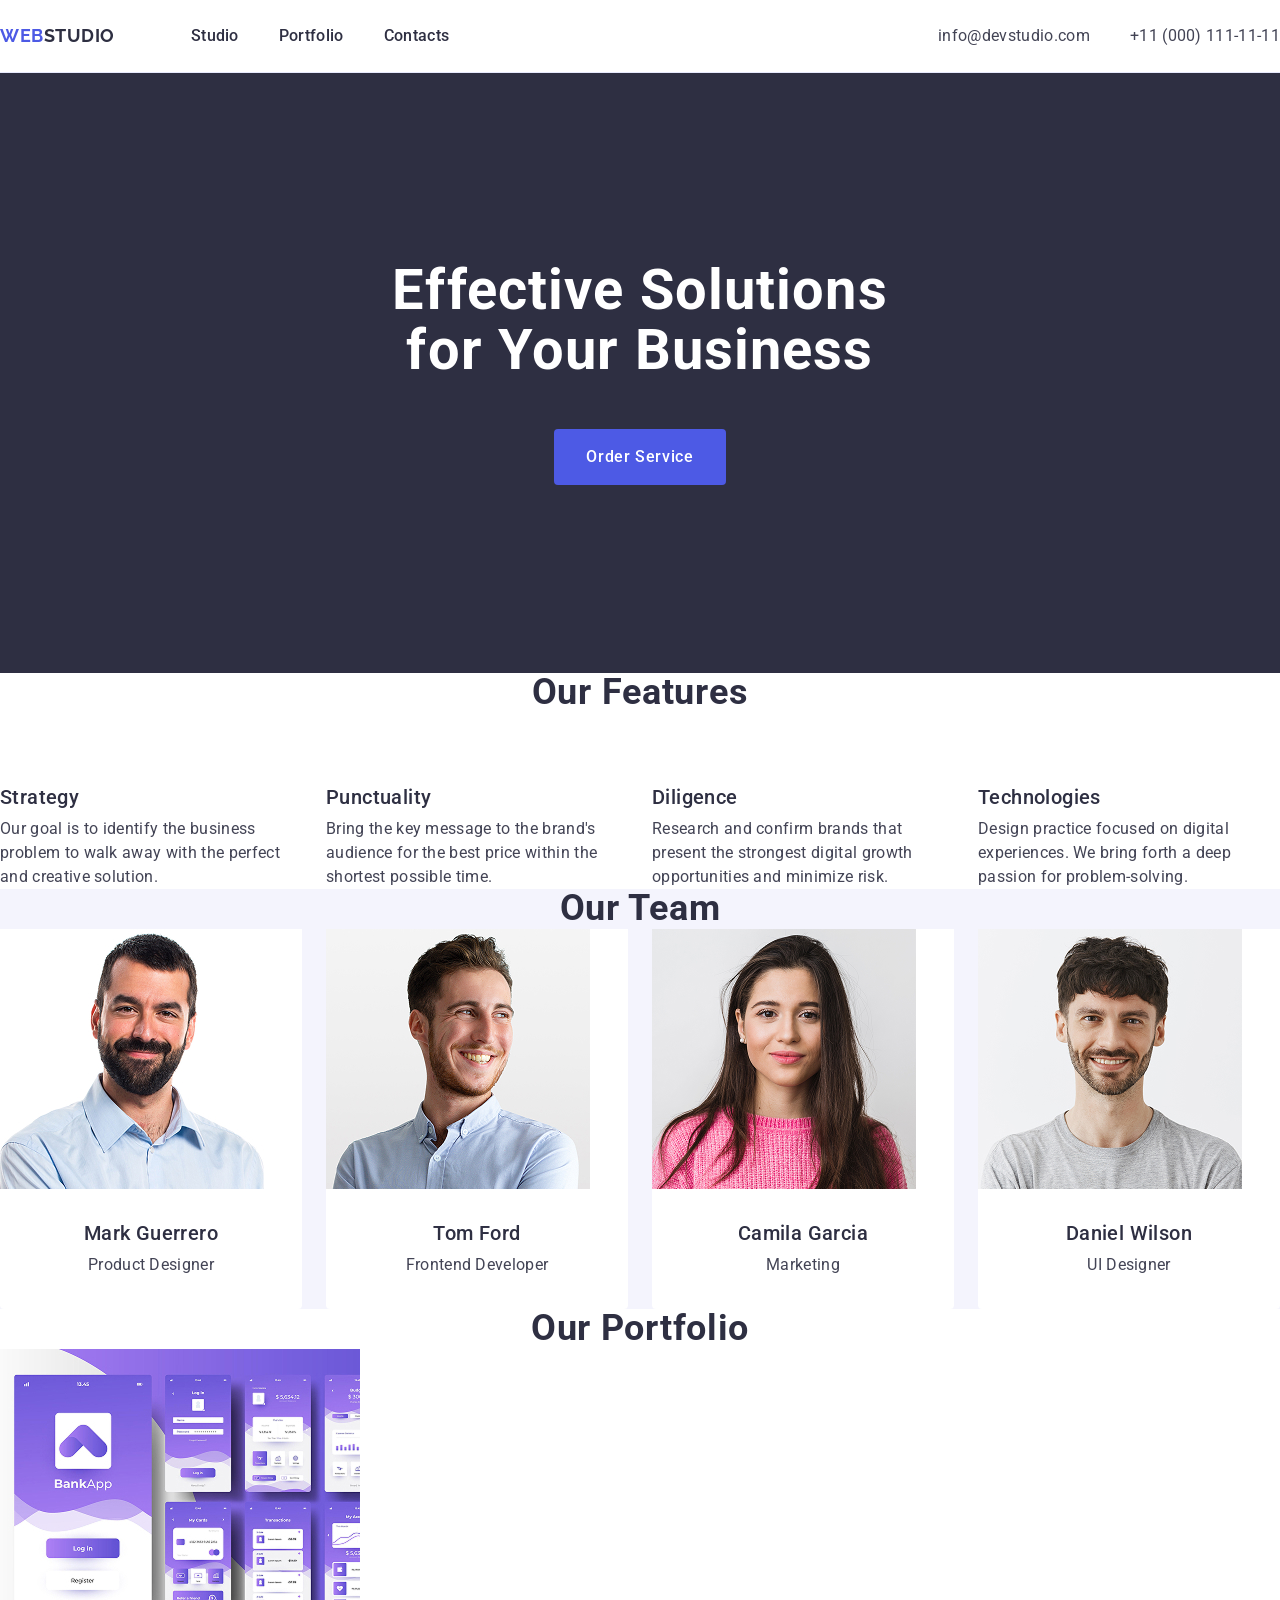
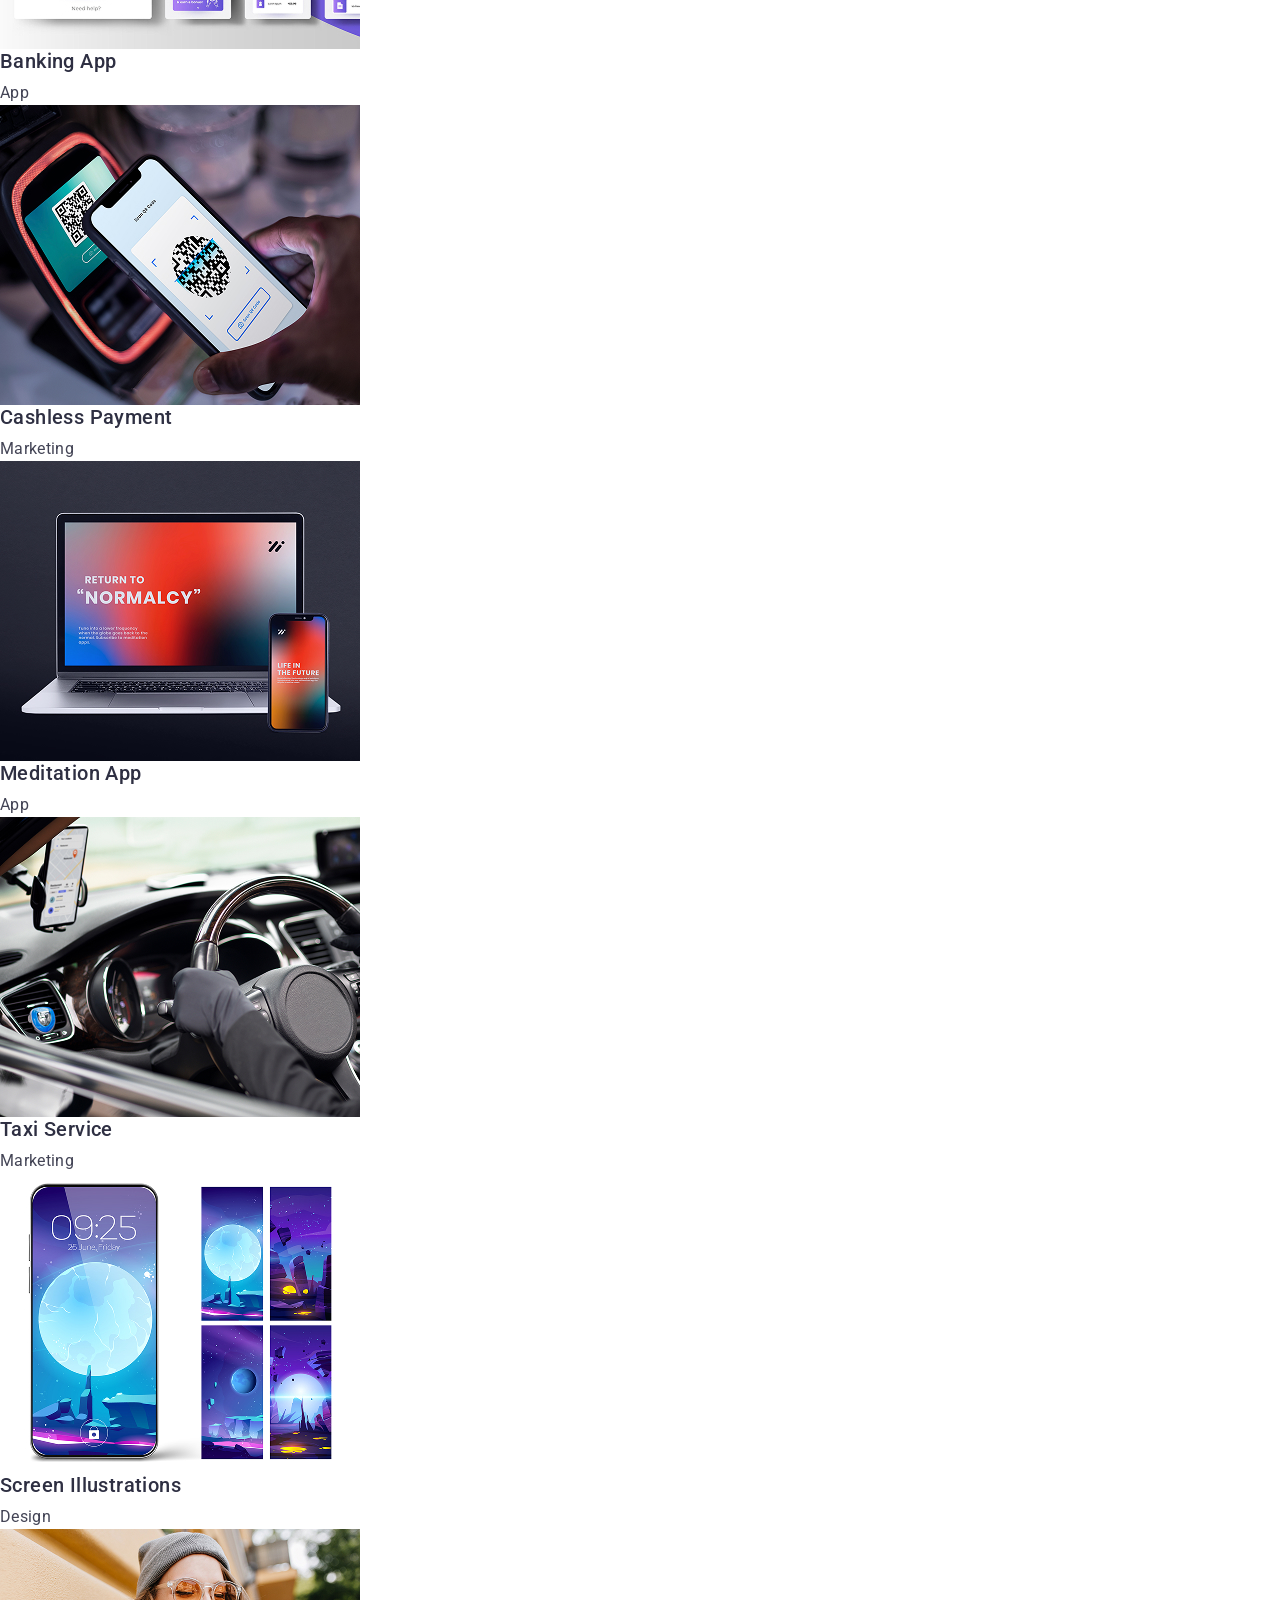
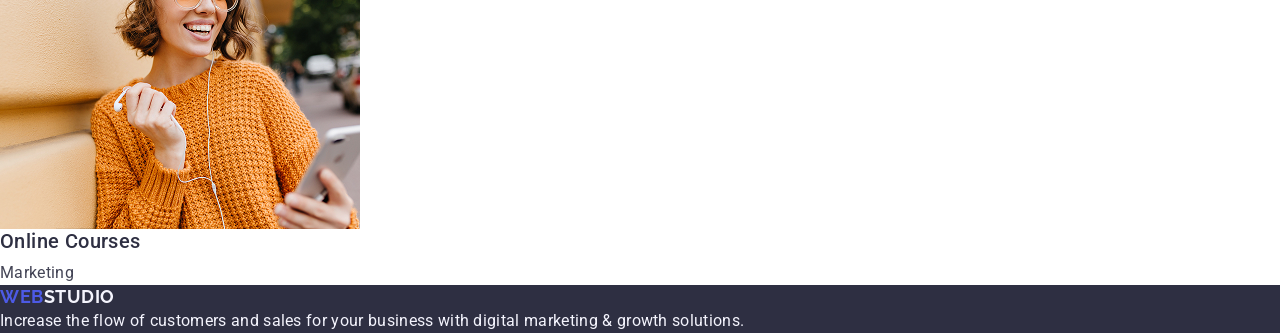
==== index.html @ c333daf8 "Add files via upload" ====
<!doctype html>
<html lang="en">
  <head>
    <meta charset="UTF-8" />
    <meta name="viewport" content="width=device-width, initial-scale=1.0" />
    <title>WebStudio</title>
    <link rel="preconnect" href="https://fonts.googleapis.com" />
    <link rel="preconnect" href="https://fonts.gstatic.com" crossorigin />
    <link
      href="https://fonts.googleapis.com/css2?family=Raleway:wght@700&family=Roboto:wght@400;500;700&display=swap"
      rel="stylesheet"
    />
    <link
      rel="stylesheet"
      href="https://cdnjs.cloudflare.com/ajax/libs/modern-normalize/3.0.1/modern-normalize.min.css"
    />
    <link rel="stylesheet" href="./css/main.css" />
  </head>
  <body>
    <header class="page-header" id="header">
      <div class="container header-container">
        <nav class="header-nav">
          <a class="logo header-logo" href="./index.html"
            ><span>Web</span>Studio</a
          >
          <ul class="nav-list">
            <li class="nav-item">
              <a class="nav-link" href="./index.html">Studio</a>
            </li>
            <li class="nav-item">
              <a class="nav-link" href="#portfolio">Portfolio</a>
            </li>
            <li class="nav-item">
              <a class="nav-link" href="#footer">Contacts</a>
            </li>
          </ul>
        </nav>
        <address class="header-address">
          <ul class="address-list">
            <li class="address-item">
              <a class="address-link" href="mailto:info@devstudio.com"
                >info@devstudio.com</a
              >
            </li>
            <li class="address-item">
              <a class="address-link" href="tel:+110001111111"
                >+11 (000) 111-11-11</a
              >
            </li>
          </ul>
        </address>
      </div>
    </header>

    <main>
      <section class="hero" id="hero">
        <div class="container">
          <h1 class="hero-title">Effective Solutions for Your Business</h1>
          <button class="hero-button" type="button">Order Service</button>
        </div>
      </section>

      <section class="features section" id="features">
        <div class="container">
          <h2 class="features-title">Our Features</h2>
          <ul class="features-list">
            <li class="features-item">
              <h3 class="features-subtitle">Strategy</h3>
              <p class="features-text">
                Our goal is to identify the business problem to walk away with
                the perfect and creative solution.
              </p>
            </li>
            <li class="features-item">
              <h3 class="features-subtitle">Punctuality</h3>
              <p class="features-text">
                Bring the key message to the brand's audience for the best price
                within the shortest possible time.
              </p>
            </li>
            <li class="features-item">
              <h3 class="features-subtitle">Diligence</h3>
              <p class="features-text">
                Research and confirm brands that present the strongest digital
                growth opportunities and minimize risk.
              </p>
            </li>
            <li class="features-item">
              <h3 class="features-subtitle">Technologies</h3>
              <p class="features-text">
                Design practice focused on digital experiences. We bring forth a
                deep passion for problem-solving.
              </p>
            </li>
          </ul>
        </div>
      </section>

      <section class="team section" id="team">
        <div class="container">
          <h2 class="section-title">Our Team</h2>
          <ul class="team-list">
            <li class="team-card">
              <img
                class="team-image"
                src="./images/team-1.jpg"
                alt="Mark Guerrero"
                width="264"
              />
              <div class="team-content">
                <h3 class="team-name">Mark Guerrero</h3>
                <p class="team-position">Product Designer</p>
              </div>
            </li>
            <li class="team-card">
              <img
                class="team-image"
                src="./images/team-2.jpg"
                alt="Tom Ford"
                width="264"
              />
              <div class="team-content">
                <h3 class="team-name">Tom Ford</h3>
                <p class="team-position">Frontend Developer</p>
              </div>
            </li>
            <li class="team-card">
              <img
                class="team-image"
                src="./images/team-3.jpg"
                alt="Camila Garcia"
                width="264"
              />
              <div class="team-content">
                <h3 class="team-name">Camila Garcia</h3>
                <p class="team-position">Marketing</p>
              </div>
            </li>
            <li class="team-card">
              <img
                class="team-image"
                src="./images/team-4.jpg"
                alt="Daniel Wilson"
                width="264"
              />
              <div class="team-content">
                <h3 class="team-name">Daniel Wilson</h3>
                <p class="team-position">UI Designer</p>
              </div>
            </li>
          </ul>
        </div>
      </section>

      <section class="portfolio section" id="portfolio">
        <div class="container">
          <h2 class="section-title">Our Portfolio</h2>
          <ul class="portfolio-list">
            <li class="portfolio-card">
              <img
                class="portfolio-image"
                src="./images/portfolio-1.jpg"
                alt="Banking App interface"
                width="360"
              />
              <div class="portfolio-content">
                <h3 class="portfolio-title">Banking App</h3>
                <p class="portfolio-text">App</p>
              </div>
            </li>
            <li class="portfolio-card">
              <img
                class="portfolio-image"
                src="./images/portfolio-2.jpg"
                alt="Cashless payment by phone"
                width="360"
              />
              <div class="portfolio-content">
                <h3 class="portfolio-title">Cashless Payment</h3>
                <p class="portfolio-text">Marketing</p>
              </div>
            </li>
            <li class="portfolio-card">
              <img
                class="portfolio-image"
                src="./images/portfolio-3.jpg"
                alt="Meditation app on phone"
                width="360"
              />
              <div class="portfolio-content">
                <h3 class="portfolio-title">Meditation App</h3>
                <p class="portfolio-text">App</p>
              </div>
            </li>
            <li class="portfolio-card">
              <img
                class="portfolio-image"
                src="./images/portfolio-4.jpg"
                alt="Taxi service concept"
                width="360"
              />
              <div class="portfolio-content">
                <h3 class="portfolio-title">Taxi Service</h3>
                <p class="portfolio-text">Marketing</p>
              </div>
            </li>
            <li class="portfolio-card">
              <img
                class="portfolio-image"
                src="./images/portfolio-5.jpg"
                alt="Screen illustrations"
                width="360"
              />
              <div class="portfolio-content">
                <h3 class="portfolio-title">Screen Illustrations</h3>
                <p class="portfolio-text">Design</p>
              </div>
            </li>
            <li class="portfolio-card">
              <img
                class="portfolio-image"
                src="./images/portfolio-6.jpg"
                alt="Onlinecourses dashboard"
                width="360"
              />
              <div class="portfolio-content">
                <h3 class="portfolio-title">Online Courses</h3>
                <p class="portfolio-text">Marketing</p>
              </div>
            </li>
          </ul>
        </div>
      </section>
    </main>

    <footer class="page-footer" id="footer">
      <div class="container">
        <a class="logo footer-logo" href="./index.html"
          ><span>Web</span>Studio</a
        >
        <p class="footer-text">
          Increase the flow of customers and sales for your business with
          digital marketing &amp; growth solutions.
        </p>
      </div>
    </footer>
  </body>
</html>
---- css/main.css ----
@import './common.css';
@import './header.css';
@import './hero.css';
@import './features.css';
@import './team.css';
@import './portfolio.css';
@import './footer.css';
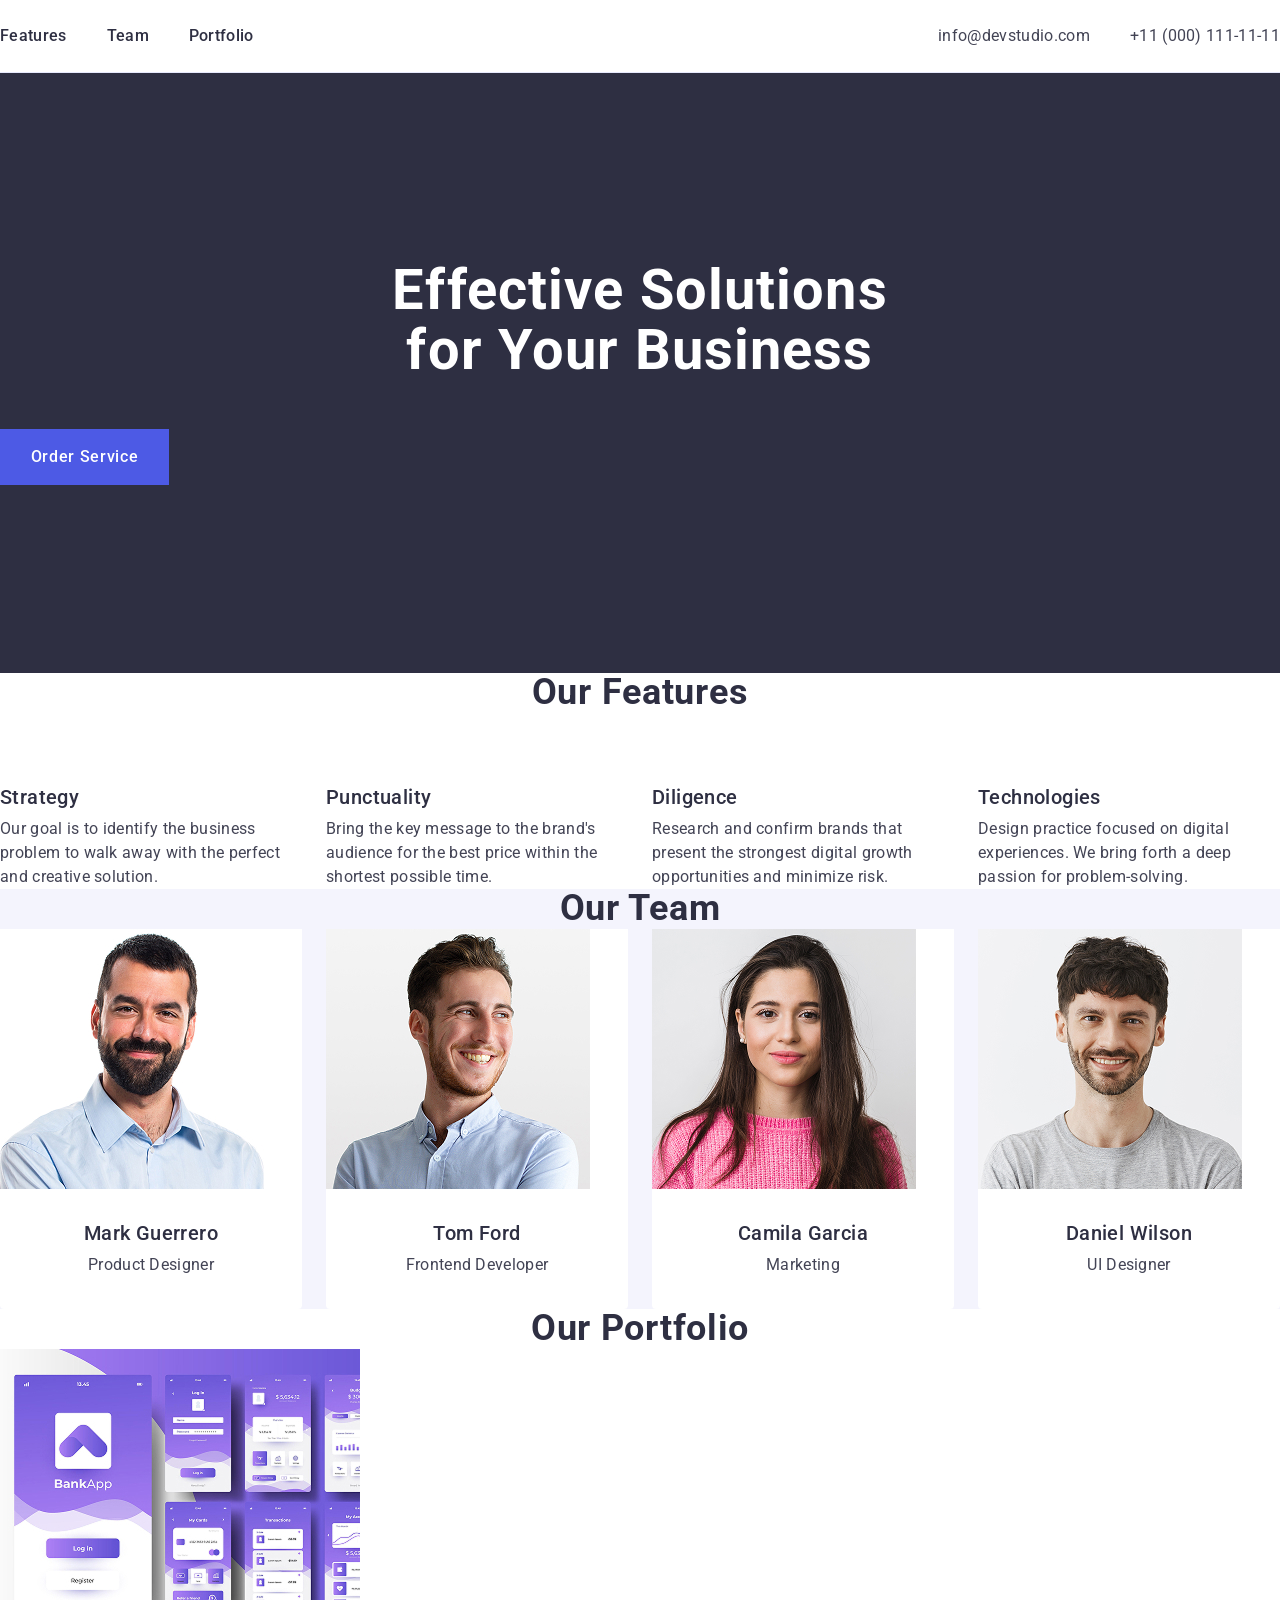
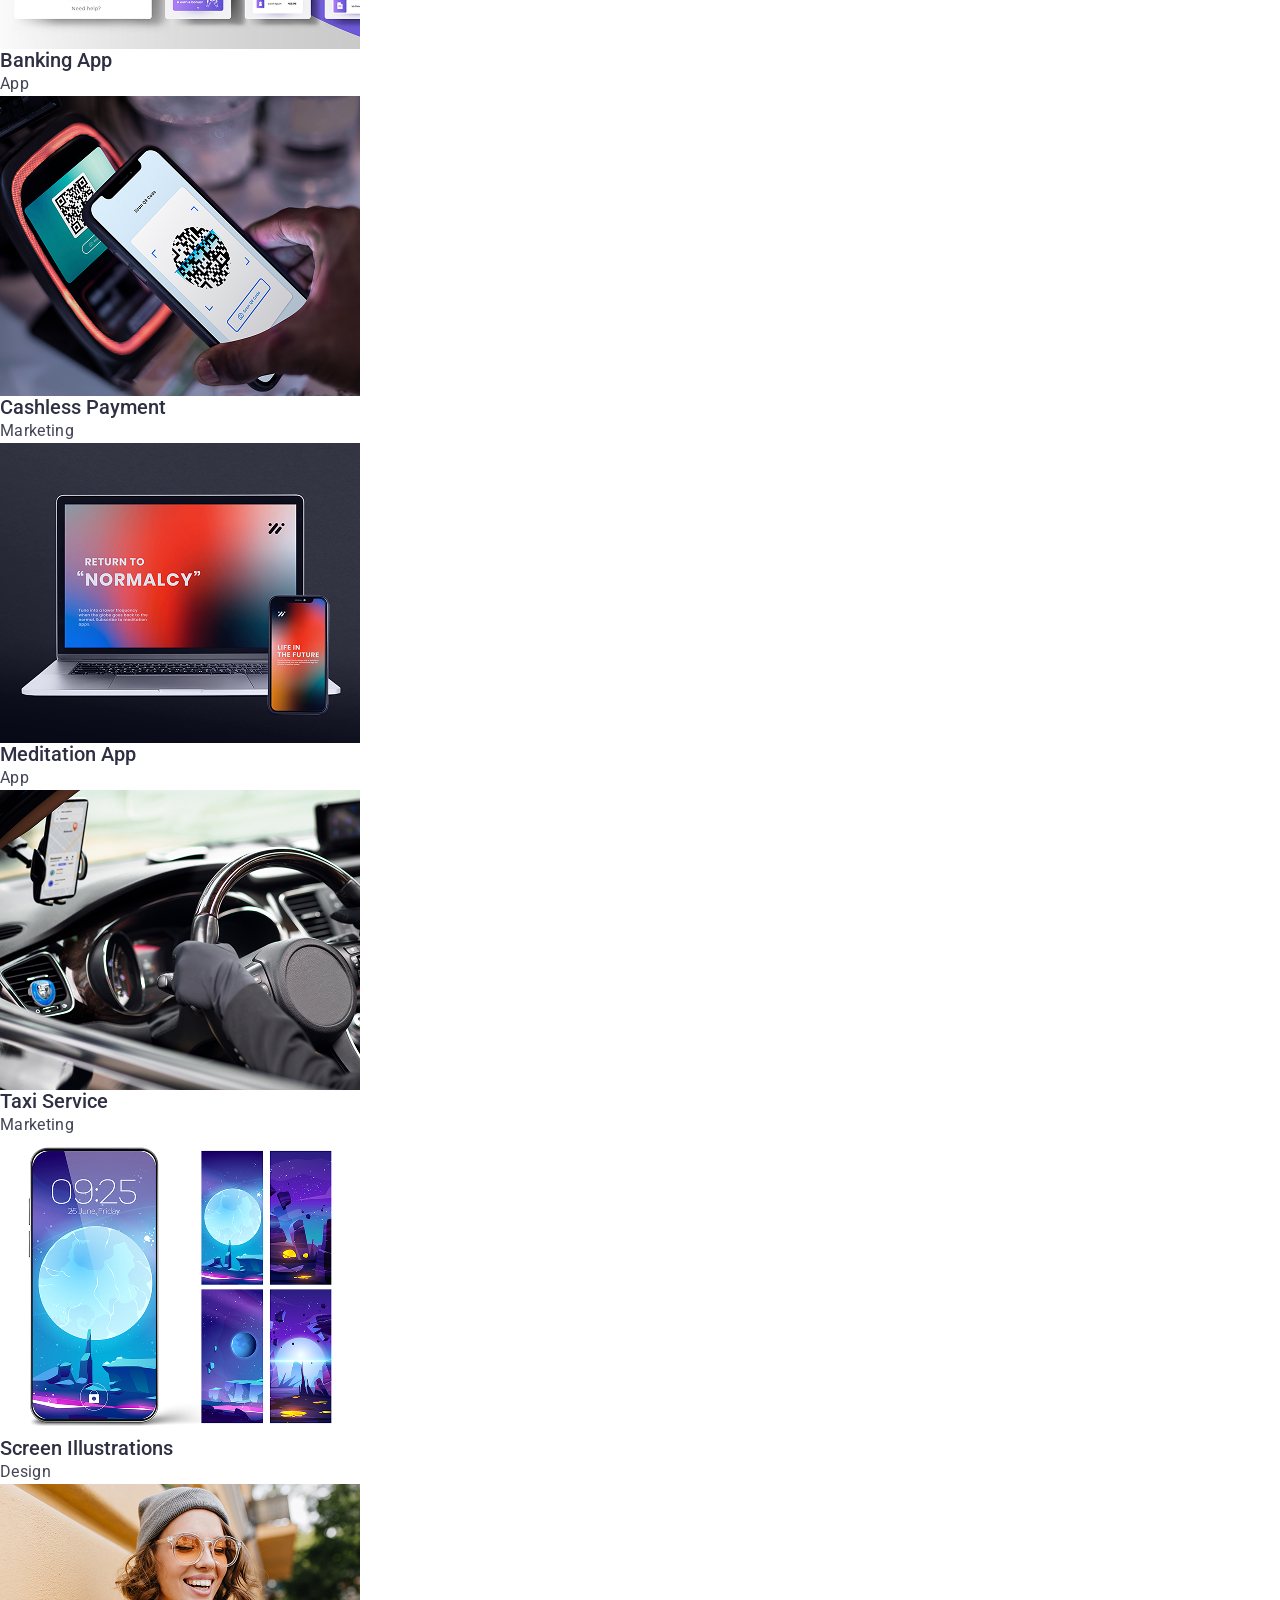
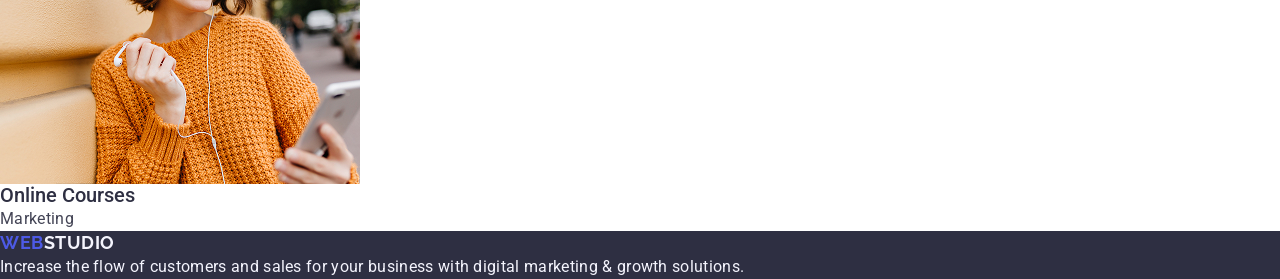
==== commit 610c82d3: "Add files via upload" ====
--- a/index.html
+++ b/index.html
@@ -1,248 +1,188 @@
 <!doctype html>
 <html lang="en">
-  <head>
-    <meta charset="UTF-8" />
-    <meta name="viewport" content="width=device-width, initial-scale=1.0" />
-    <title>WebStudio</title>
-    <link rel="preconnect" href="https://fonts.googleapis.com" />
-    <link rel="preconnect" href="https://fonts.gstatic.com" crossorigin />
-    <link
-      href="https://fonts.googleapis.com/css2?family=Raleway:wght@700&family=Roboto:wght@400;500;700&display=swap"
-      rel="stylesheet"
-    />
-    <link
-      rel="stylesheet"
-      href="https://cdnjs.cloudflare.com/ajax/libs/modern-normalize/3.0.1/modern-normalize.min.css"
-    />
-    <link rel="stylesheet" href="./css/main.css" />
-  </head>
-  <body>
-    <header class="page-header" id="header">
-      <div class="container header-container">
-        <nav class="header-nav">
-          <a class="logo header-logo" href="./index.html"
-            ><span>Web</span>Studio</a
-          >
-          <ul class="nav-list">
-            <li class="nav-item">
-              <a class="nav-link" href="./index.html">Studio</a>
-            </li>
-            <li class="nav-item">
-              <a class="nav-link" href="#portfolio">Portfolio</a>
-            </li>
-            <li class="nav-item">
-              <a class="nav-link" href="#footer">Contacts</a>
-            </li>
-          </ul>
-        </nav>
-        <address class="header-address">
-          <ul class="address-list">
-            <li class="address-item">
-              <a class="address-link" href="mailto:info@devstudio.com"
-                >info@devstudio.com</a
-              >
-            </li>
-            <li class="address-item">
-              <a class="address-link" href="tel:+110001111111"
-                >+11 (000) 111-11-11</a
-              >
-            </li>
-          </ul>
-        </address>
+
+<head>
+  <meta charset="UTF-8" />
+  <meta name="viewport" content="width=device-width, initial-scale=1.0" />
+  <title>WebStudio</title>
+  <link rel="preconnect" href="https://fonts.googleapis.com" />
+  <link rel="preconnect" href="https://fonts.gstatic.com" crossorigin />
+  <link href="https://fonts.googleapis.com/css2?family=Raleway:wght@700&family=Roboto:wght@400;500;700&display=swap"
+    rel="stylesheet" />
+  <link rel="stylesheet"
+    href="https://cdnjs.cloudflare.com/ajax/libs/modern-normalize/3.0.1/modern-normalize.min.css" />
+  <link rel="stylesheet" href="./css/main.css" />
+</head>
+
+<body>
+  <header class="page-header" id="header">
+    <div class="container header-container">
+      <nav class="header-nav">
+        <ul class="nav-list">
+          <li class="nav-item">
+            <a href="#features" class="nav-link">Features</a>
+          </li>
+          <li class="nav-item">
+            <a href="#team" class="nav-link">Team</a>
+          </li>
+          <li class="nav-item">
+            <a href="#portfolio" class="nav-link">Portfolio</a>
+          </li>
+        </ul>
+      </nav>
+      <address class="header-address">
+        <ul class="address-list">
+          <li class="address-item">
+            <a class="address-link" href="mailto:info@devstudio.com">info@devstudio.com</a>
+          </li>
+          <li class="address-item">
+            <a class="address-link" href="tel:+110001111111">+11 (000) 111-11-11</a>
+          </li>
+        </ul>
+      </address>
+    </div>
+  </header>
+
+  <main>
+    <section class="hero" id="hero">
+      <div class="container">
+        <h1 class="hero-title">Effective Solutions for Your Business</h1>
+        <button class="hero-button" type="button">Order Service</button>
       </div>
-    </header>
+    </section>
 
-    <main>
-      <section class="hero" id="hero">
-        <div class="container">
-          <h1 class="hero-title">Effective Solutions for Your Business</h1>
-          <button class="hero-button" type="button">Order Service</button>
-        </div>
-      </section>
+    <section class="features section" id="features">
+      <div class="container">
+        <h2 class="features-title">Our Features</h2>
+        <ul class="features-list">
+          <li class="features-item">
+            <h3 class="features-subtitle">Strategy</h3>
+            <p class="features-text">
+              Our goal is to identify the business problem to walk away with
+              the perfect and creative solution.
+            </p>
+          </li>
+          <li class="features-item">
+            <h3 class="features-subtitle">Punctuality</h3>
+            <p class="features-text">
+              Bring the key message to the brand's audience for the best price
+              within the shortest possible time.
+            </p>
+          </li>
+          <li class="features-item">
+            <h3 class="features-subtitle">Diligence</h3>
+            <p class="features-text">
+              Research and confirm brands that present the strongest digital
+              growth opportunities and minimize risk.
+            </p>
+          </li>
+          <li class="features-item">
+            <h3 class="features-subtitle">Technologies</h3>
+            <p class="features-text">
+              Design practice focused on digital experiences. We bring forth a
+              deep passion for problem-solving.
+            </p>
+          </li>
+        </ul>
+      </div>
+    </section>
 
-      <section class="features section" id="features">
-        <div class="container">
-          <h2 class="features-title">Our Features</h2>
-          <ul class="features-list">
-            <li class="features-item">
-              <h3 class="features-subtitle">Strategy</h3>
-              <p class="features-text">
-                Our goal is to identify the business problem to walk away with
-                the perfect and creative solution.
-              </p>
-            </li>
-            <li class="features-item">
-              <h3 class="features-subtitle">Punctuality</h3>
-              <p class="features-text">
-                Bring the key message to the brand's audience for the best price
-                within the shortest possible time.
-              </p>
-            </li>
-            <li class="features-item">
-              <h3 class="features-subtitle">Diligence</h3>
-              <p class="features-text">
-                Research and confirm brands that present the strongest digital
-                growth opportunities and minimize risk.
-              </p>
-            </li>
-            <li class="features-item">
-              <h3 class="features-subtitle">Technologies</h3>
-              <p class="features-text">
-                Design practice focused on digital experiences. We bring forth a
-                deep passion for problem-solving.
-              </p>
-            </li>
-          </ul>
-        </div>
-      </section>
+    <section class="team section" id="team">
+      <div class="container">
+        <h2 class="section-title">Our Team</h2>
+        <ul class="team-list">
+          <li class="team-card">
+            <img class="team-image" src="./images/team-1.jpg" alt="Mark Guerrero" width="264" />
+            <div class="team-content">
+              <h3 class="team-name">Mark Guerrero</h3>
+              <p class="team-position">Product Designer</p>
+            </div>
+          </li>
+          <li class="team-card">
+            <img class="team-image" src="./images/team-2.jpg" alt="Tom Ford" width="264" />
+            <div class="team-content">
+              <h3 class="team-name">Tom Ford</h3>
+              <p class="team-position">Frontend Developer</p>
+            </div>
+          </li>
+          <li class="team-card">
+            <img class="team-image" src="./images/team-3.jpg" alt="Camila Garcia" width="264" />
+            <div class="team-content">
+              <h3 class="team-name">Camila Garcia</h3>
+              <p class="team-position">Marketing</p>
+            </div>
+          </li>
+          <li class="team-card">
+            <img class="team-image" src="./images/team-4.jpg" alt="Daniel Wilson" width="264" />
+            <div class="team-content">
+              <h3 class="team-name">Daniel Wilson</h3>
+              <p class="team-position">UI Designer</p>
+            </div>
+          </li>
+        </ul>
+      </div>
+    </section>
 
-      <section class="team section" id="team">
-        <div class="container">
-          <h2 class="section-title">Our Team</h2>
-          <ul class="team-list">
-            <li class="team-card">
-              <img
-                class="team-image"
-                src="./images/team-1.jpg"
-                alt="Mark Guerrero"
-                width="264"
-              />
-              <div class="team-content">
-                <h3 class="team-name">Mark Guerrero</h3>
-                <p class="team-position">Product Designer</p>
-              </div>
-            </li>
-            <li class="team-card">
-              <img
-                class="team-image"
-                src="./images/team-2.jpg"
-                alt="Tom Ford"
-                width="264"
-              />
-              <div class="team-content">
-                <h3 class="team-name">Tom Ford</h3>
-                <p class="team-position">Frontend Developer</p>
-              </div>
-            </li>
-            <li class="team-card">
-              <img
-                class="team-image"
-                src="./images/team-3.jpg"
-                alt="Camila Garcia"
-                width="264"
-              />
-              <div class="team-content">
-                <h3 class="team-name">Camila Garcia</h3>
-                <p class="team-position">Marketing</p>
-              </div>
-            </li>
-            <li class="team-card">
-              <img
-                class="team-image"
-                src="./images/team-4.jpg"
-                alt="Daniel Wilson"
-                width="264"
-              />
-              <div class="team-content">
-                <h3 class="team-name">Daniel Wilson</h3>
-                <p class="team-position">UI Designer</p>
-              </div>
-            </li>
-          </ul>
-        </div>
-      </section>
+    <section class="portfolio section" id="portfolio">
+      <div class="container">
+        <h2 class="section-title">Our Portfolio</h2>
+        <ul class="portfolio-list">
+          <li class="portfolio-card">
+            <img class="portfolio-image" src="./images/portfolio-1.jpg" alt="Banking App interface" width="360" />
+            <div class="portfolio-content">
+              <h3 class="portfolio-title">Banking App</h3>
+              <p class="portfolio-text">App</p>
+            </div>
+          </li>
+          <li class="portfolio-card">
+            <img class="portfolio-image" src="./images/portfolio-2.jpg" alt="Cashless payment by phone" width="360" />
+            <div class="portfolio-content">
+              <h3 class="portfolio-title">Cashless Payment</h3>
+              <p class="portfolio-text">Marketing</p>
+            </div>
+          </li>
+          <li class="portfolio-card">
+            <img class="portfolio-image" src="./images/portfolio-3.jpg" alt="Meditation app on phone" width="360" />
+            <div class="portfolio-content">
+              <h3 class="portfolio-title">Meditation App</h3>
+              <p class="portfolio-text">App</p>
+            </div>
+          </li>
+          <li class="portfolio-card">
+            <img class="portfolio-image" src="./images/portfolio-4.jpg" alt="Taxi service concept" width="360" />
+            <div class="portfolio-content">
+              <h3 class="portfolio-title">Taxi Service</h3>
+              <p class="portfolio-text">Marketing</p>
+            </div>
+          </li>
+          <li class="portfolio-card">
+            <img class="portfolio-image" src="./images/portfolio-5.jpg" alt="Screen illustrations" width="360" />
+            <div class="portfolio-content">
+              <h3 class="portfolio-title">Screen Illustrations</h3>
+              <p class="portfolio-text">Design</p>
+            </div>
+          </li>
+          <li class="portfolio-card">
+            <img class="portfolio-image" src="./images/portfolio-6.jpg" alt="Onlinecourses dashboard" width="360" />
+            <div class="portfolio-content">
+              <h3 class="portfolio-title">Online Courses</h3>
+              <p class="portfolio-text">Marketing</p>
+            </div>
+          </li>
+        </ul>
+      </div>
+    </section>
+  </main>
 
-      <section class="portfolio section" id="portfolio">
-        <div class="container">
-          <h2 class="section-title">Our Portfolio</h2>
-          <ul class="portfolio-list">
-            <li class="portfolio-card">
-              <img
-                class="portfolio-image"
-                src="./images/portfolio-1.jpg"
-                alt="Banking App interface"
-                width="360"
-              />
-              <div class="portfolio-content">
-                <h3 class="portfolio-title">Banking App</h3>
-                <p class="portfolio-text">App</p>
-              </div>
-            </li>
-            <li class="portfolio-card">
-              <img
-                class="portfolio-image"
-                src="./images/portfolio-2.jpg"
-                alt="Cashless payment by phone"
-                width="360"
-              />
-              <div class="portfolio-content">
-                <h3 class="portfolio-title">Cashless Payment</h3>
-                <p class="portfolio-text">Marketing</p>
-              </div>
-            </li>
-            <li class="portfolio-card">
-              <img
-                class="portfolio-image"
-                src="./images/portfolio-3.jpg"
-                alt="Meditation app on phone"
-                width="360"
-              />
-              <div class="portfolio-content">
-                <h3 class="portfolio-title">Meditation App</h3>
-                <p class="portfolio-text">App</p>
-              </div>
-            </li>
-            <li class="portfolio-card">
-              <img
-                class="portfolio-image"
-                src="./images/portfolio-4.jpg"
-                alt="Taxi service concept"
-                width="360"
-              />
-              <div class="portfolio-content">
-                <h3 class="portfolio-title">Taxi Service</h3>
-                <p class="portfolio-text">Marketing</p>
-              </div>
-            </li>
-            <li class="portfolio-card">
-              <img
-                class="portfolio-image"
-                src="./images/portfolio-5.jpg"
-                alt="Screen illustrations"
-                width="360"
-              />
-              <div class="portfolio-content">
-                <h3 class="portfolio-title">Screen Illustrations</h3>
-                <p class="portfolio-text">Design</p>
-              </div>
-            </li>
-            <li class="portfolio-card">
-              <img
-                class="portfolio-image"
-                src="./images/portfolio-6.jpg"
-                alt="Onlinecourses dashboard"
-                width="360"
-              />
-              <div class="portfolio-content">
-                <h3 class="portfolio-title">Online Courses</h3>
-                <p class="portfolio-text">Marketing</p>
-              </div>
-            </li>
-          </ul>
-        </div>
-      </section>
-    </main>
+  <footer class="page-footer" id="footer">
+    <div class="container">
+      <a class="logo footer-logo" href="./index.html"><span>Web</span>Studio</a>
+      <p class="footer-text">
+        Increase the flow of customers and sales for your business with
+        digital marketing &amp; growth solutions.
+      </p>
+    </div>
+  </footer>
+</body>
 
-    <footer class="page-footer" id="footer">
-      <div class="container">
-        <a class="logo footer-logo" href="./index.html"
-          ><span>Web</span>Studio</a
-        >
-        <p class="footer-text">
-          Increase the flow of customers and sales for your business with
-          digital marketing &amp; growth solutions.
-        </p>
-      </div>
-    </footer>
-  </body>
-</html>
+</html>
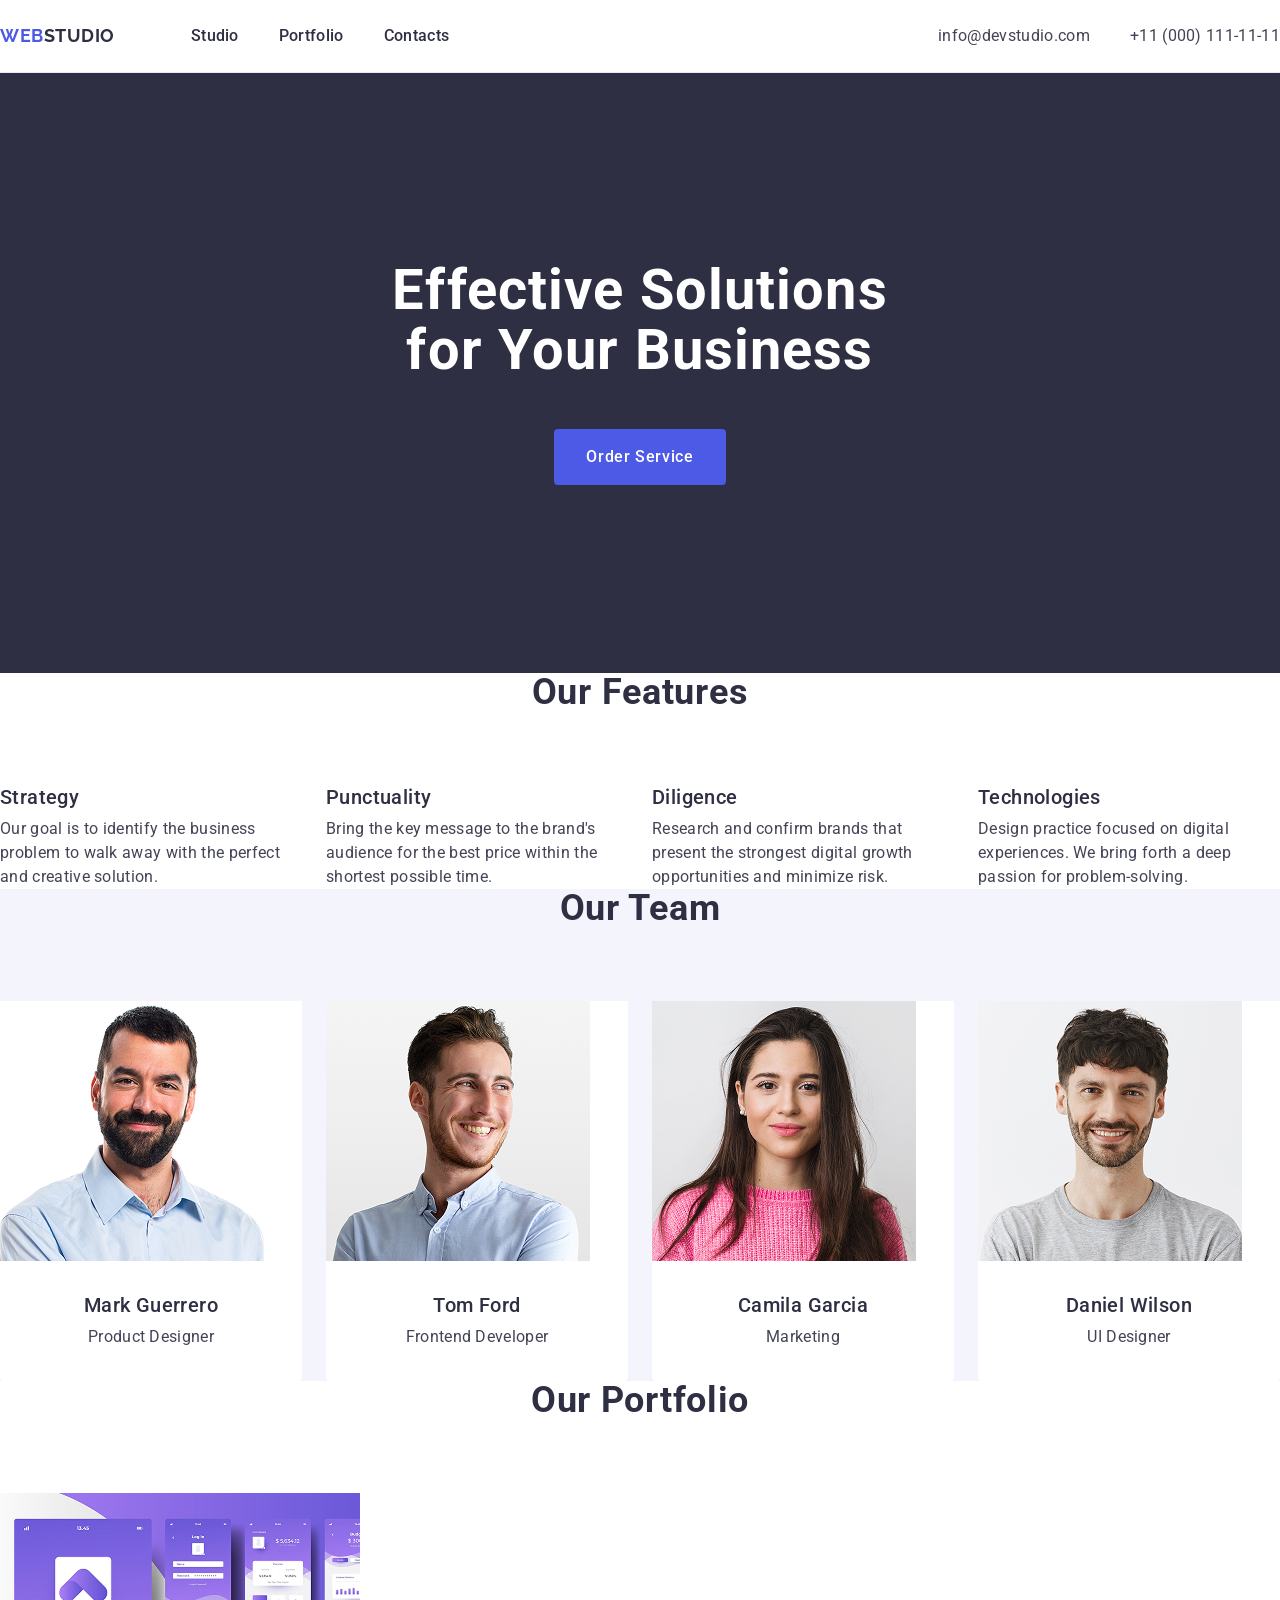
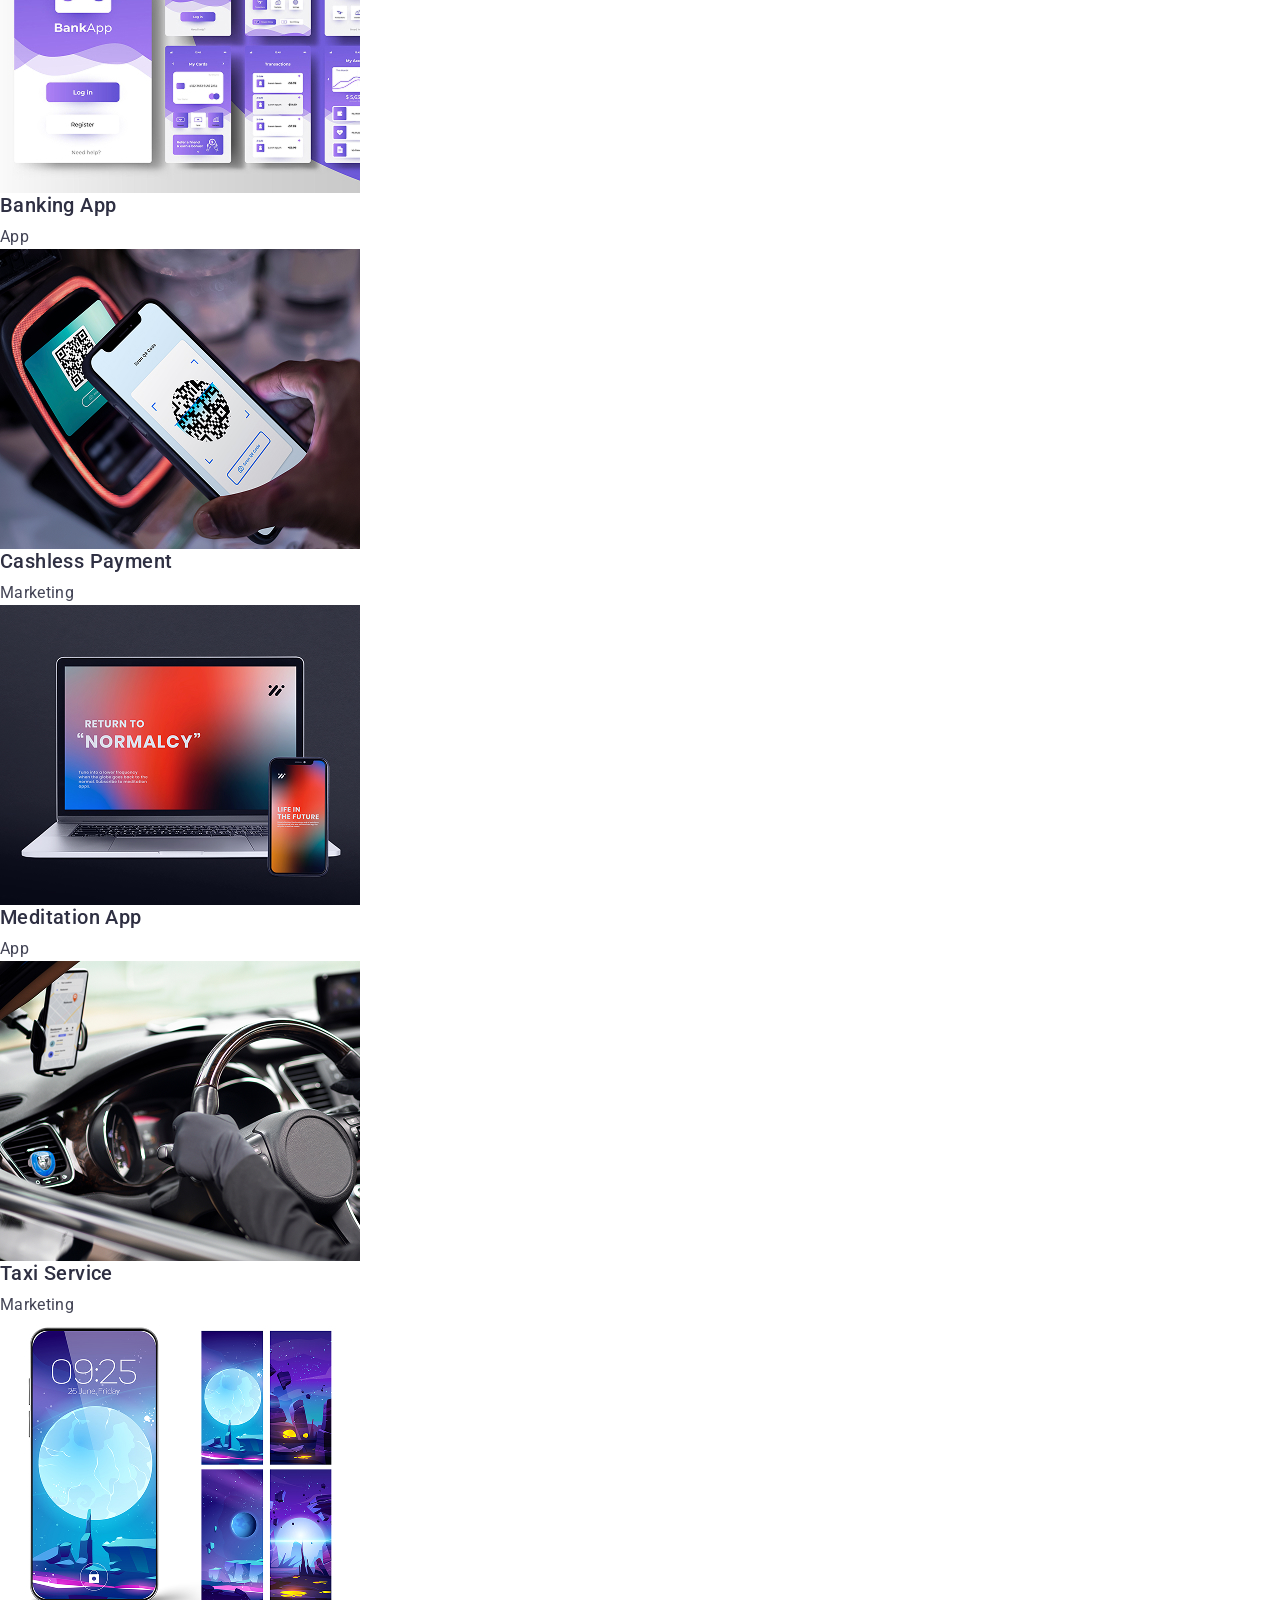
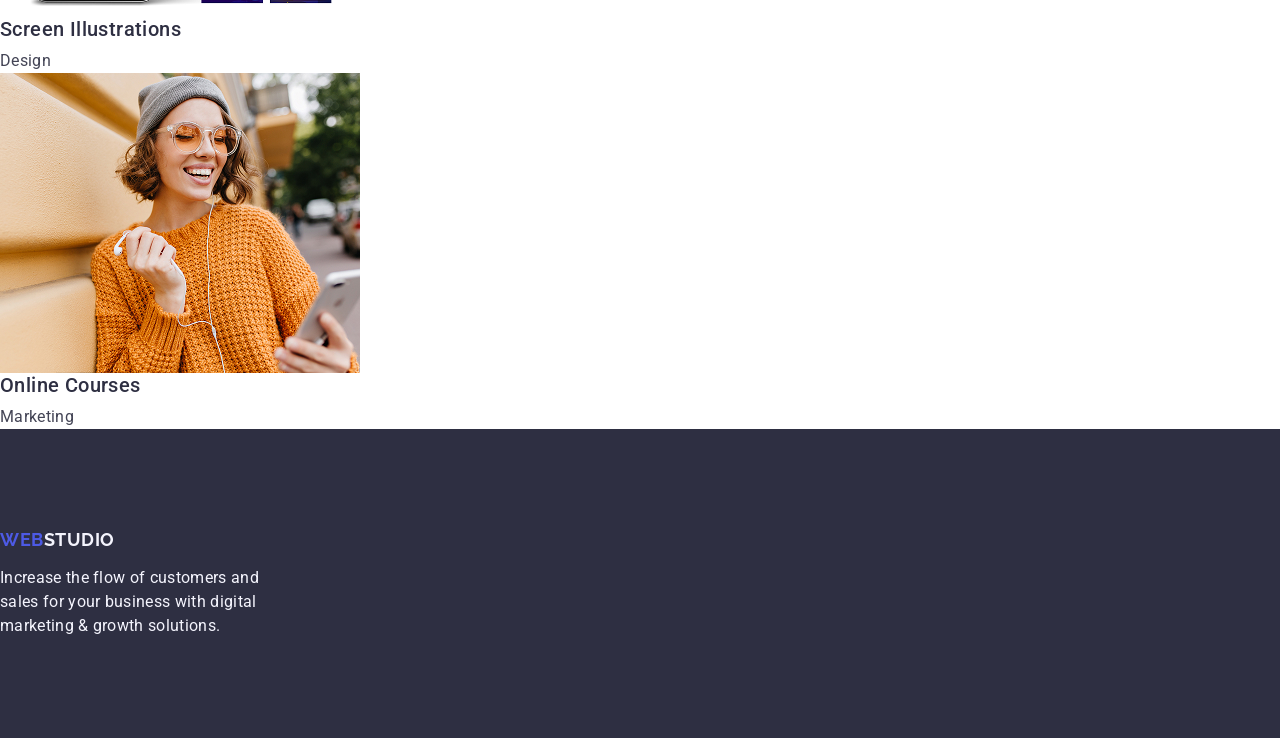
==== commit a1f67178: "Add files via upload" ====
--- a/index.html
+++ b/index.html
@@ -1,188 +1,249 @@
 <!doctype html>
 <html lang="en">
-
-<head>
-  <meta charset="UTF-8" />
-  <meta name="viewport" content="width=device-width, initial-scale=1.0" />
-  <title>WebStudio</title>
-  <link rel="preconnect" href="https://fonts.googleapis.com" />
-  <link rel="preconnect" href="https://fonts.gstatic.com" crossorigin />
-  <link href="https://fonts.googleapis.com/css2?family=Raleway:wght@700&family=Roboto:wght@400;500;700&display=swap"
-    rel="stylesheet" />
-  <link rel="stylesheet"
-    href="https://cdnjs.cloudflare.com/ajax/libs/modern-normalize/3.0.1/modern-normalize.min.css" />
-  <link rel="stylesheet" href="./css/main.css" />
-</head>
-
-<body>
-  <header class="page-header" id="header">
-    <div class="container header-container">
-      <nav class="header-nav">
-        <ul class="nav-list">
-          <li class="nav-item">
-            <a href="#features" class="nav-link">Features</a>
-          </li>
-          <li class="nav-item">
-            <a href="#team" class="nav-link">Team</a>
-          </li>
-          <li class="nav-item">
-            <a href="#portfolio" class="nav-link">Portfolio</a>
-          </li>
-        </ul>
-      </nav>
-      <address class="header-address">
-        <ul class="address-list">
-          <li class="address-item">
-            <a class="address-link" href="mailto:info@devstudio.com">info@devstudio.com</a>
-          </li>
-          <li class="address-item">
-            <a class="address-link" href="tel:+110001111111">+11 (000) 111-11-11</a>
-          </li>
-        </ul>
-      </address>
-    </div>
-  </header>
-
-  <main>
-    <section class="hero" id="hero">
+  <head>
+    <meta charset="UTF-8" />
+    <meta name="viewport" content="width=device-width, initial-scale=1.0" />
+    <title>WebStudio</title>
+    <link rel="preconnect" href="https://fonts.googleapis.com" />
+    <link rel="preconnect" href="https://fonts.gstatic.com" crossorigin />
+    <link
+      href="https://fonts.googleapis.com/css2?family=Raleway:wght@700&family=Roboto:wght@400;500;700&display=swap"
+      rel="stylesheet"
+    />
+    <link
+      rel="stylesheet"
+      href="https://cdnjs.cloudflare.com/ajax/libs/modern-normalize/3.0.1/modern-normalize.min.css"
+    />
+    <link rel="stylesheet" href="./css/main.css" />
+  </head>
+
+  <body>
+    <header id="header" class="page-header">
+      <div class="container header-container">
+        <nav class="header-nav">
+          <a class="logo header-logo" href="./index.html"
+            ><span>Web</span>Studio</a
+          >
+
+          <ul class="nav-list">
+            <li class="nav-item">
+              <a class="nav-link" href="./index.html">Studio</a>
+            </li>
+            <li class="nav-item">
+              <a class="nav-link" href="#portfolio">Portfolio</a>
+            </li>
+            <li class="nav-item">
+              <a class="nav-link" href="#footer">Contacts</a>
+            </li>
+          </ul>
+        </nav>
+        <address class="header-address">
+          <ul class="address-list">
+            <li class="address-item">
+              <a class="address-link" href="mailto:info@devstudio.com"
+                >info@devstudio.com</a
+              >
+            </li>
+            <li class="address-item">
+              <a class="address-link" href="tel:+110001111111"
+                >+11 (000) 111-11-11</a
+              >
+            </li>
+          </ul>
+        </address>
+      </div>
+    </header>
+
+    <main>
+      <section id="hero" class="hero">
+        <div class="container">
+          <h1 class="hero-title">Effective Solutions for Your Business</h1>
+          <button class="hero-button" type="button">Order Service</button>
+        </div>
+      </section>
+
+      <section id="features" class="features section">
+        <div class="container">
+          <h2 class="features-title">Our Features</h2>
+          <ul class="features-list">
+            <li class="features-item">
+              <h3 class="features-subtitle">Strategy</h3>
+              <p class="features-text">
+                Our goal is to identify the business problem to walk away with
+                the perfect and creative solution.
+              </p>
+            </li>
+            <li class="features-item">
+              <h3 class="features-subtitle">Punctuality</h3>
+              <p class="features-text">
+                Bring the key message to the brand's audience for the best price
+                within the shortest possible time.
+              </p>
+            </li>
+            <li class="features-item">
+              <h3 class="features-subtitle">Diligence</h3>
+              <p class="features-text">
+                Research and confirm brands that present the strongest digital
+                growth opportunities and minimize risk.
+              </p>
+            </li>
+            <li class="features-item">
+              <h3 class="features-subtitle">Technologies</h3>
+              <p class="features-text">
+                Design practice focused on digital experiences. We bring forth a
+                deep passion for problem-solving.
+              </p>
+            </li>
+          </ul>
+        </div>
+      </section>
+
+      <section id="team" class="team section">
+        <div class="container">
+          <h2 class="section-title">Our Team</h2>
+          <ul class="team-list">
+            <li class="team-card">
+              <img
+                class="team-image"
+                src="./images/team-1.jpg"
+                alt="Mark Guerrero"
+                width="264"
+              />
+              <div class="team-content">
+                <h3 class="team-name">Mark Guerrero</h3>
+                <p class="team-position">Product Designer</p>
+              </div>
+            </li>
+            <li class="team-card">
+              <img
+                class="team-image"
+                src="./images/team-2.jpg"
+                alt="Tom Ford"
+                width="264"
+              />
+              <div class="team-content">
+                <h3 class="team-name">Tom Ford</h3>
+                <p class="team-position">Frontend Developer</p>
+              </div>
+            </li>
+            <li class="team-card">
+              <img
+                class="team-image"
+                src="./images/team-3.jpg"
+                alt="Camila Garcia"
+                width="264"
+              />
+              <div class="team-content">
+                <h3 class="team-name">Camila Garcia</h3>
+                <p class="team-position">Marketing</p>
+              </div>
+            </li>
+            <li class="team-card">
+              <img
+                class="team-image"
+                src="./images/team-4.jpg"
+                alt="Daniel Wilson"
+                width="264"
+              />
+              <div class="team-content">
+                <h3 class="team-name">Daniel Wilson</h3>
+                <p class="team-position">UI Designer</p>
+              </div>
+            </li>
+          </ul>
+        </div>
+      </section>
+      <section class="portfolio section" id="portfolio">
+        <div class="container">
+          <h2 class="section-title">Our Portfolio</h2>
+          <ul class="portfolio-list">
+            <li class="portfolio-card">
+              <img
+                class="portfolio-image"
+                src="./images/portfolio-1.jpg"
+                alt="Banking App interface"
+                width="360"
+              />
+              <div class="portfolio-content">
+                <h3 class="portfolio-title">Banking App</h3>
+                <p class="portfolio-text">App</p>
+              </div>
+            </li>
+            <li class="portfolio-card">
+              <img
+                class="portfolio-image"
+                src="./images/portfolio-2.jpg"
+                alt="Cashless payment by phone"
+                width="360"
+              />
+              <div class="portfolio-content">
+                <h3 class="portfolio-title">Cashless Payment</h3>
+                <p class="portfolio-text">Marketing</p>
+              </div>
+            </li>
+            <li class="portfolio-card">
+              <img
+                class="portfolio-image"
+                src="./images/portfolio-3.jpg"
+                alt="Meditation app on phone"
+                width="360"
+              />
+              <div class="portfolio-content">
+                <h3 class="portfolio-title">Meditation App</h3>
+                <p class="portfolio-text">App</p>
+              </div>
+            </li>
+            <li class="portfolio-card">
+              <img
+                class="portfolio-image"
+                src="./images/portfolio-4.jpg"
+                alt="Taxi service concept"
+                width="360"
+              />
+              <div class="portfolio-content">
+                <h3 class="portfolio-title">Taxi Service</h3>
+                <p class="portfolio-text">Marketing</p>
+              </div>
+            </li>
+            <li class="portfolio-card">
+              <img
+                class="portfolio-image"
+                src="./images/portfolio-5.jpg"
+                alt="Screen illustrations"
+                width="360"
+              />
+              <div class="portfolio-content">
+                <h3 class="portfolio-title">Screen Illustrations</h3>
+                <p class="portfolio-text">Design</p>
+              </div>
+            </li>
+            <li class="portfolio-card">
+              <img
+                class="portfolio-image"
+                src="./images/portfolio-6.jpg"
+                alt="Online courses dashboard"
+                width="360"
+              />
+              <div class="portfolio-content">
+                <h3 class="portfolio-title">Online Courses</h3>
+                <p class="portfolio-text">Marketing</p>
+              </div>
+            </li>
+          </ul>
+        </div>
+      </section>
+    </main>
+
+    <footer id="footer" class="page-footer">
       <div class="container">
-        <h1 class="hero-title">Effective Solutions for Your Business</h1>
-        <button class="hero-button" type="button">Order Service</button>
+        <a class="logo footer-logo" href="./index.html"
+          ><span>Web</span>Studio</a
+        >
+        <p class="footer-text">
+          Increase the flow of customers and sales for your business with
+          digital marketing &amp; growth solutions.
+        </p>
       </div>
-    </section>
-
-    <section class="features section" id="features">
-      <div class="container">
-        <h2 class="features-title">Our Features</h2>
-        <ul class="features-list">
-          <li class="features-item">
-            <h3 class="features-subtitle">Strategy</h3>
-            <p class="features-text">
-              Our goal is to identify the business problem to walk away with
-              the perfect and creative solution.
-            </p>
-          </li>
-          <li class="features-item">
-            <h3 class="features-subtitle">Punctuality</h3>
-            <p class="features-text">
-              Bring the key message to the brand's audience for the best price
-              within the shortest possible time.
-            </p>
-          </li>
-          <li class="features-item">
-            <h3 class="features-subtitle">Diligence</h3>
-            <p class="features-text">
-              Research and confirm brands that present the strongest digital
-              growth opportunities and minimize risk.
-            </p>
-          </li>
-          <li class="features-item">
-            <h3 class="features-subtitle">Technologies</h3>
-            <p class="features-text">
-              Design practice focused on digital experiences. We bring forth a
-              deep passion for problem-solving.
-            </p>
-          </li>
-        </ul>
-      </div>
-    </section>
-
-    <section class="team section" id="team">
-      <div class="container">
-        <h2 class="section-title">Our Team</h2>
-        <ul class="team-list">
-          <li class="team-card">
-            <img class="team-image" src="./images/team-1.jpg" alt="Mark Guerrero" width="264" />
-            <div class="team-content">
-              <h3 class="team-name">Mark Guerrero</h3>
-              <p class="team-position">Product Designer</p>
-            </div>
-          </li>
-          <li class="team-card">
-            <img class="team-image" src="./images/team-2.jpg" alt="Tom Ford" width="264" />
-            <div class="team-content">
-              <h3 class="team-name">Tom Ford</h3>
-              <p class="team-position">Frontend Developer</p>
-            </div>
-          </li>
-          <li class="team-card">
-            <img class="team-image" src="./images/team-3.jpg" alt="Camila Garcia" width="264" />
-            <div class="team-content">
-              <h3 class="team-name">Camila Garcia</h3>
-              <p class="team-position">Marketing</p>
-            </div>
-          </li>
-          <li class="team-card">
-            <img class="team-image" src="./images/team-4.jpg" alt="Daniel Wilson" width="264" />
-            <div class="team-content">
-              <h3 class="team-name">Daniel Wilson</h3>
-              <p class="team-position">UI Designer</p>
-            </div>
-          </li>
-        </ul>
-      </div>
-    </section>
-
-    <section class="portfolio section" id="portfolio">
-      <div class="container">
-        <h2 class="section-title">Our Portfolio</h2>
-        <ul class="portfolio-list">
-          <li class="portfolio-card">
-            <img class="portfolio-image" src="./images/portfolio-1.jpg" alt="Banking App interface" width="360" />
-            <div class="portfolio-content">
-              <h3 class="portfolio-title">Banking App</h3>
-              <p class="portfolio-text">App</p>
-            </div>
-          </li>
-          <li class="portfolio-card">
-            <img class="portfolio-image" src="./images/portfolio-2.jpg" alt="Cashless payment by phone" width="360" />
-            <div class="portfolio-content">
-              <h3 class="portfolio-title">Cashless Payment</h3>
-              <p class="portfolio-text">Marketing</p>
-            </div>
-          </li>
-          <li class="portfolio-card">
-            <img class="portfolio-image" src="./images/portfolio-3.jpg" alt="Meditation app on phone" width="360" />
-            <div class="portfolio-content">
-              <h3 class="portfolio-title">Meditation App</h3>
-              <p class="portfolio-text">App</p>
-            </div>
-          </li>
-          <li class="portfolio-card">
-            <img class="portfolio-image" src="./images/portfolio-4.jpg" alt="Taxi service concept" width="360" />
-            <div class="portfolio-content">
-              <h3 class="portfolio-title">Taxi Service</h3>
-              <p class="portfolio-text">Marketing</p>
-            </div>
-          </li>
-          <li class="portfolio-card">
-            <img class="portfolio-image" src="./images/portfolio-5.jpg" alt="Screen illustrations" width="360" />
-            <div class="portfolio-content">
-              <h3 class="portfolio-title">Screen Illustrations</h3>
-              <p class="portfolio-text">Design</p>
-            </div>
-          </li>
-          <li class="portfolio-card">
-            <img class="portfolio-image" src="./images/portfolio-6.jpg" alt="Onlinecourses dashboard" width="360" />
-            <div class="portfolio-content">
-              <h3 class="portfolio-title">Online Courses</h3>
-              <p class="portfolio-text">Marketing</p>
-            </div>
-          </li>
-        </ul>
-      </div>
-    </section>
-  </main>
-
-  <footer class="page-footer" id="footer">
-    <div class="container">
-      <a class="logo footer-logo" href="./index.html"><span>Web</span>Studio</a>
-      <p class="footer-text">
-        Increase the flow of customers and sales for your business with
-        digital marketing &amp; growth solutions.
-      </p>
-    </div>
-  </footer>
-</body>
-
-</html>+    </footer>
+  </body>
+</html>
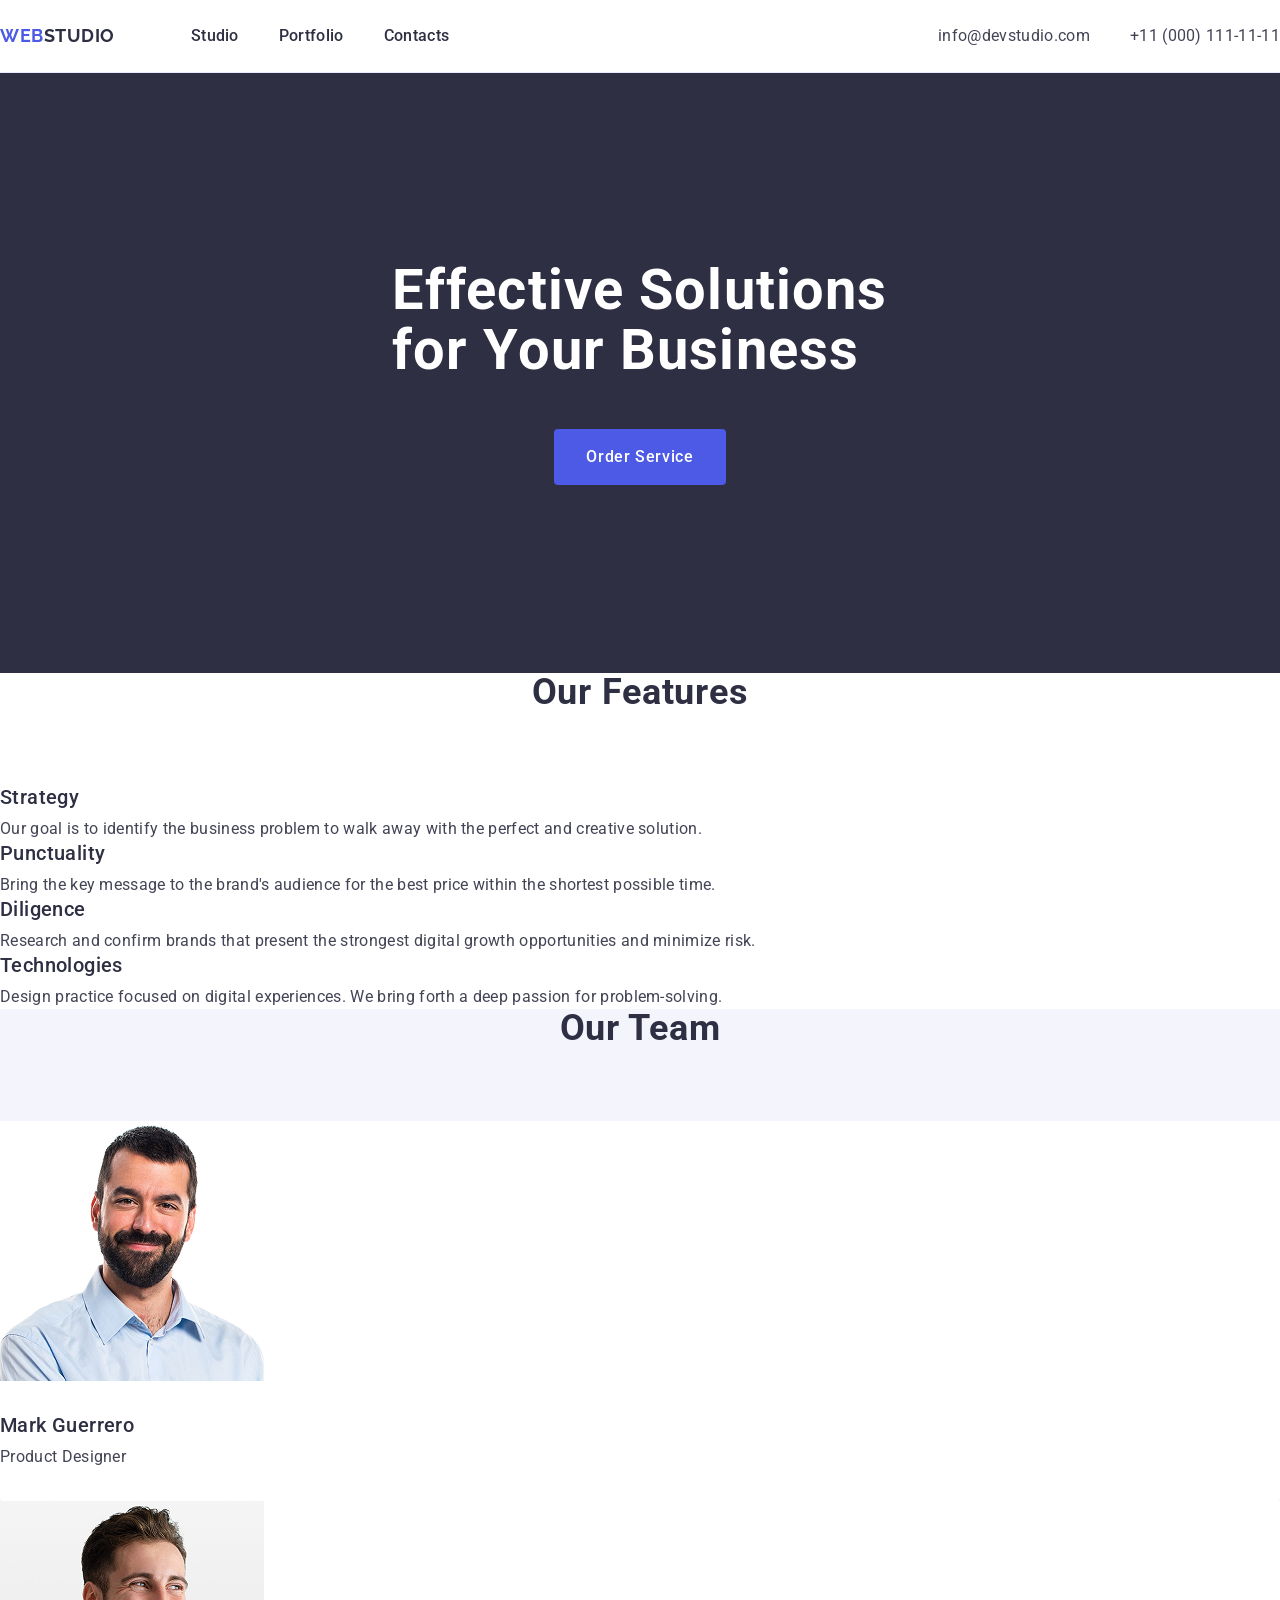
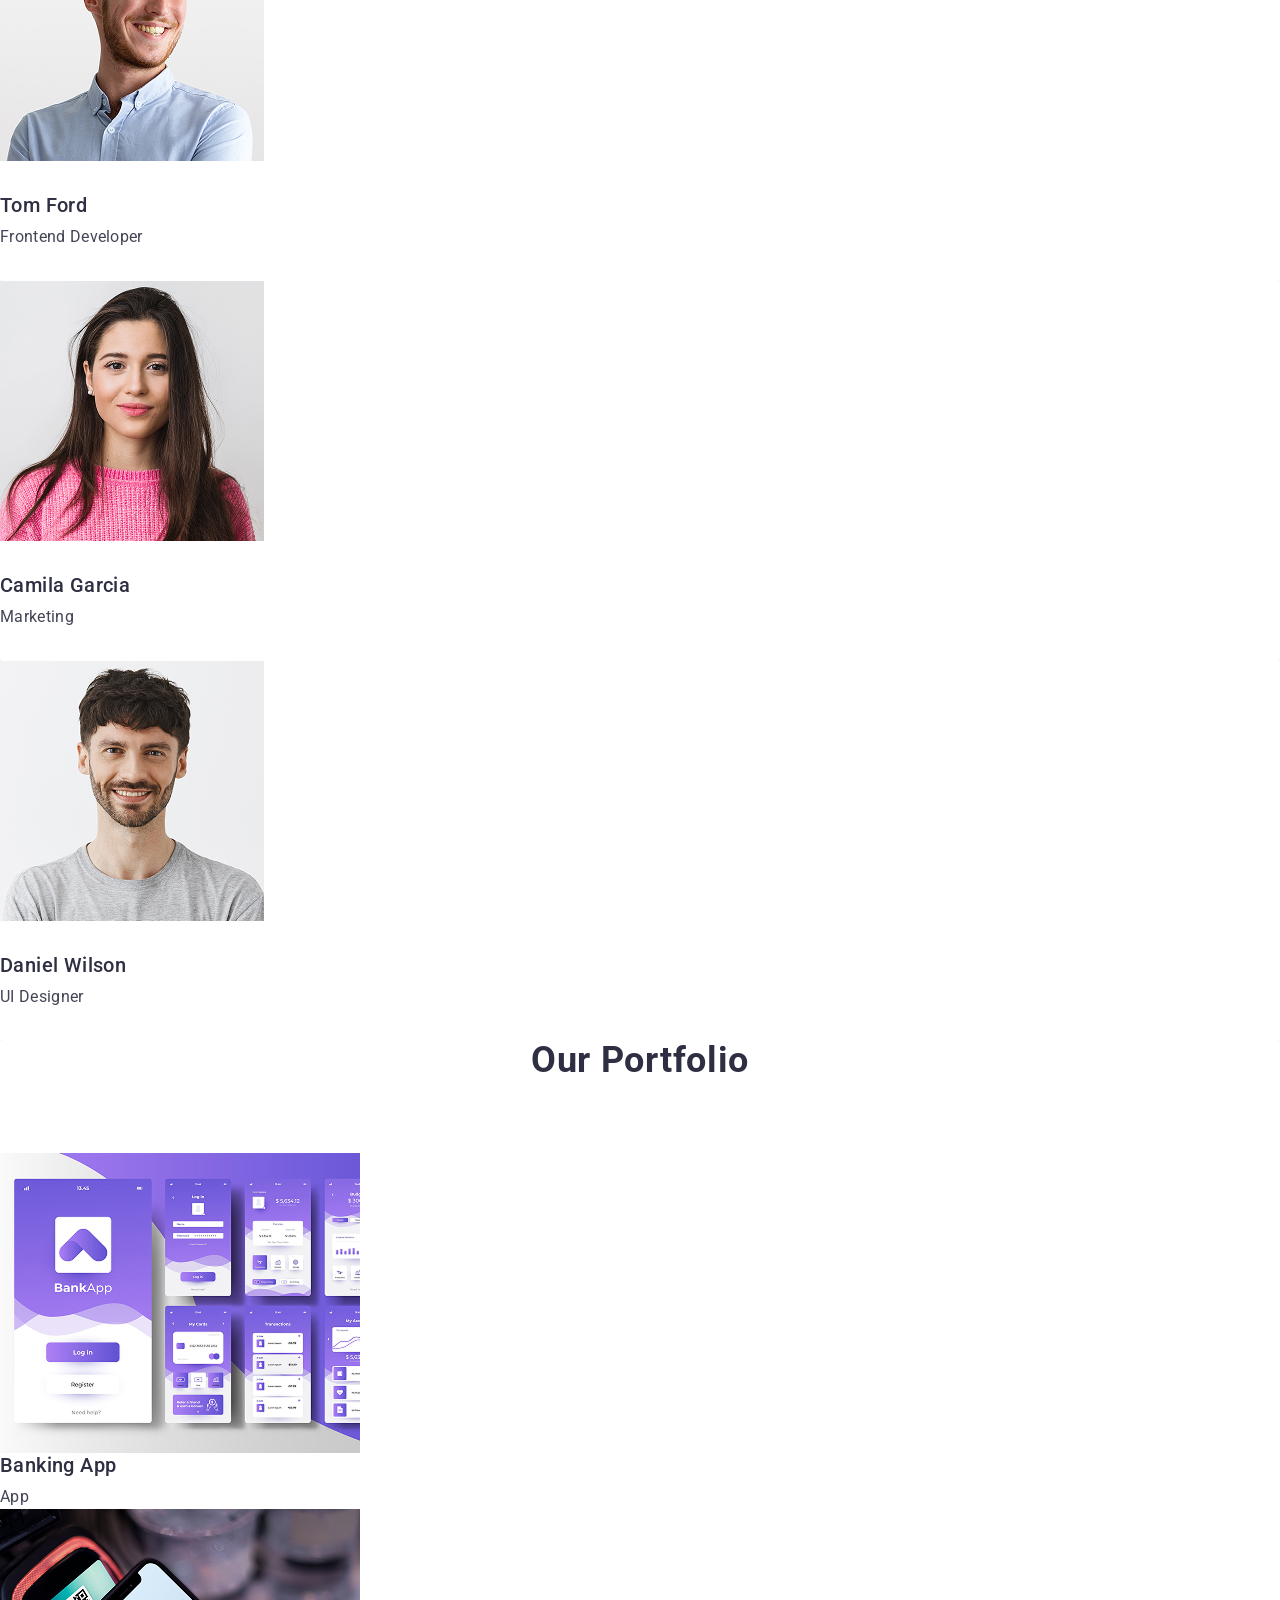
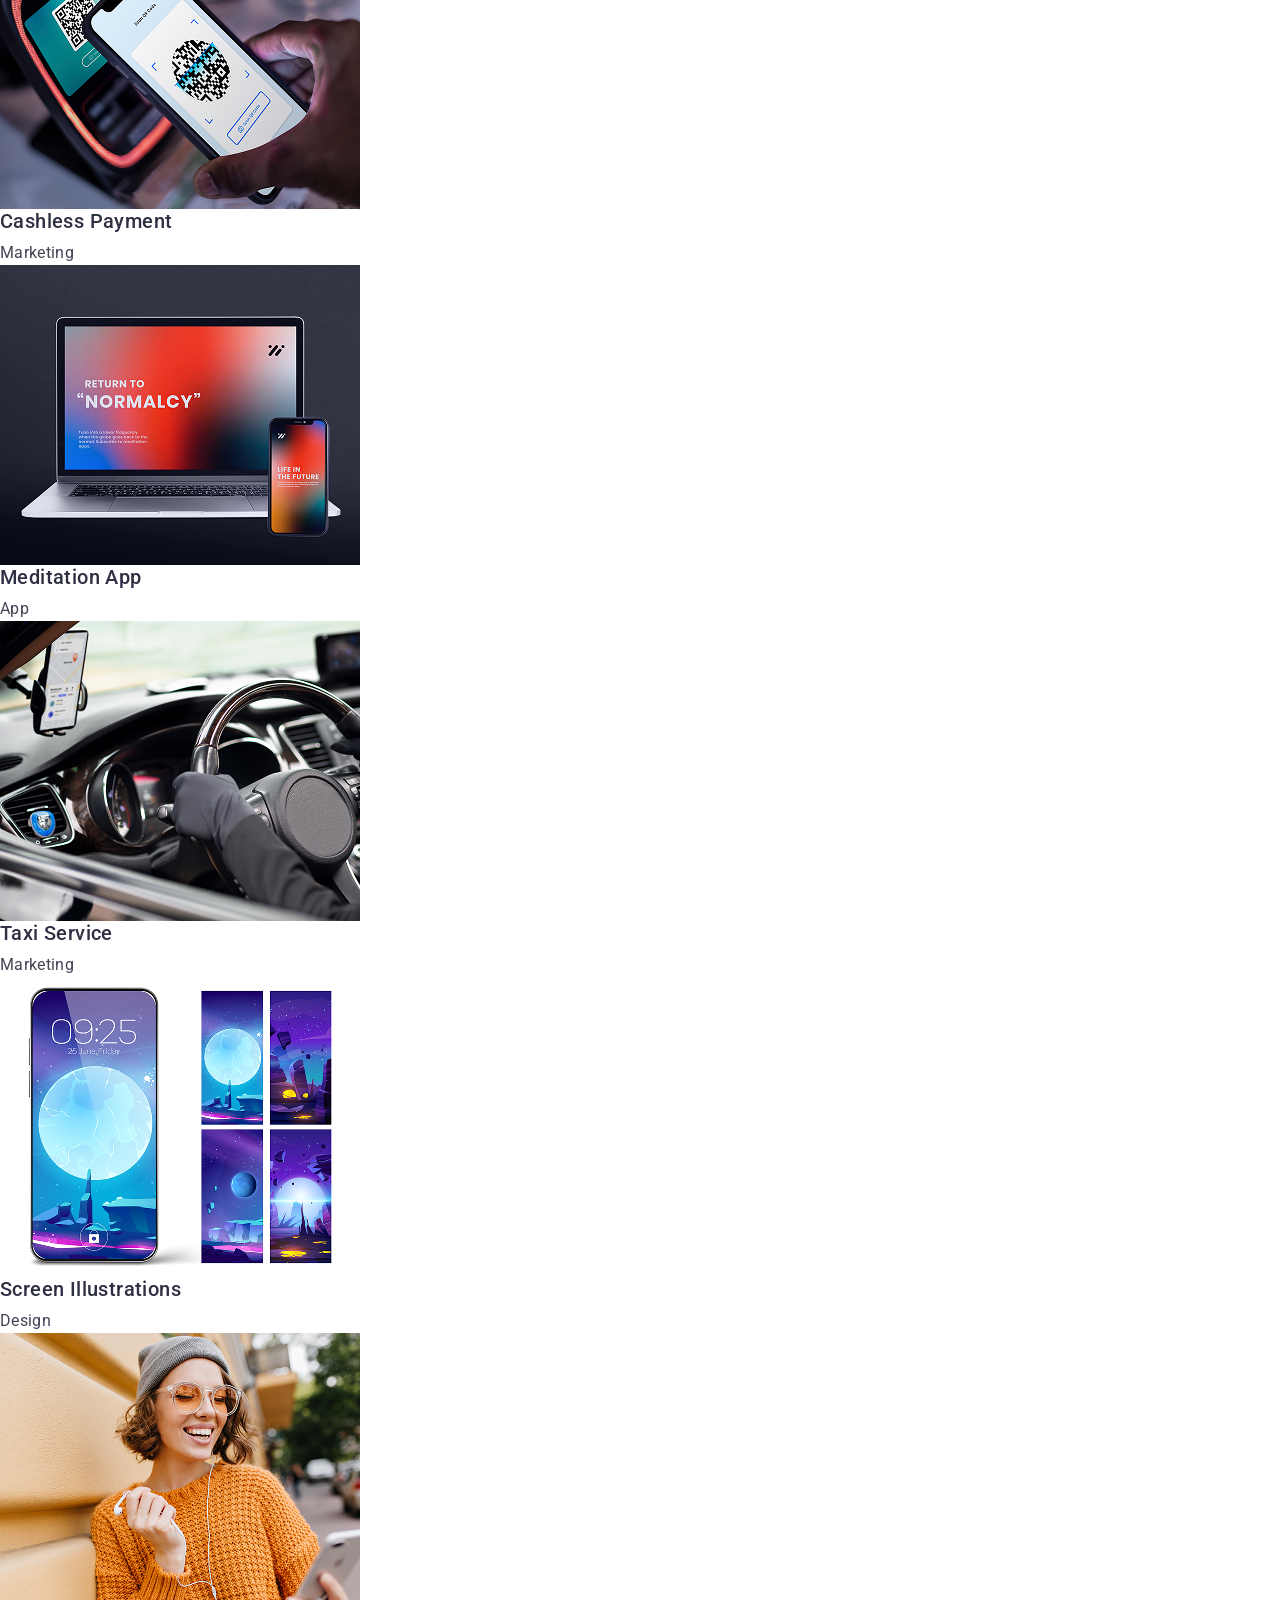
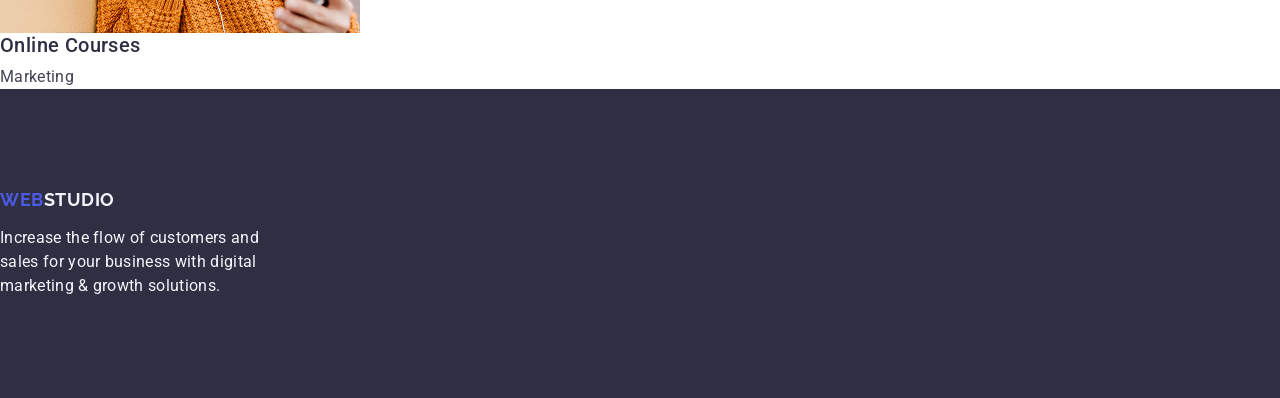
==== commit 18478789: "Add files via upload" ====
--- a/index.html
+++ b/index.html
@@ -1,249 +1,189 @@
 <!doctype html>
 <html lang="en">
-  <head>
-    <meta charset="UTF-8" />
-    <meta name="viewport" content="width=device-width, initial-scale=1.0" />
-    <title>WebStudio</title>
-    <link rel="preconnect" href="https://fonts.googleapis.com" />
-    <link rel="preconnect" href="https://fonts.gstatic.com" crossorigin />
-    <link
-      href="https://fonts.googleapis.com/css2?family=Raleway:wght@700&family=Roboto:wght@400;500;700&display=swap"
-      rel="stylesheet"
-    />
-    <link
-      rel="stylesheet"
-      href="https://cdnjs.cloudflare.com/ajax/libs/modern-normalize/3.0.1/modern-normalize.min.css"
-    />
-    <link rel="stylesheet" href="./css/main.css" />
-  </head>
 
-  <body>
-    <header id="header" class="page-header">
-      <div class="container header-container">
-        <nav class="header-nav">
-          <a class="logo header-logo" href="./index.html"
-            ><span>Web</span>Studio</a
-          >
+<head>
+  <meta charset="UTF-8" />
+  <meta name="viewport" content="width=device-width, initial-scale=1.0" />
+  <title>WebStudio</title>
+  <link rel="preconnect" href="https://fonts.googleapis.com" />
+  <link rel="preconnect" href="https://fonts.gstatic.com" crossorigin />
+  <link href="https://fonts.googleapis.com/css2?family=Raleway:wght@700&family=Roboto:wght@400;500;700&display=swap"
+    rel="stylesheet" />
+  <link rel="stylesheet"
+    href="https://cdnjs.cloudflare.com/ajax/libs/modern-normalize/3.0.1/modern-normalize.min.css" />
+  <link rel="stylesheet" href="./css/main.css" />
+</head>
 
-          <ul class="nav-list">
-            <li class="nav-item">
-              <a class="nav-link" href="./index.html">Studio</a>
-            </li>
-            <li class="nav-item">
-              <a class="nav-link" href="#portfolio">Portfolio</a>
-            </li>
-            <li class="nav-item">
-              <a class="nav-link" href="#footer">Contacts</a>
-            </li>
-          </ul>
-        </nav>
-        <address class="header-address">
-          <ul class="address-list">
-            <li class="address-item">
-              <a class="address-link" href="mailto:info@devstudio.com"
-                >info@devstudio.com</a
-              >
-            </li>
-            <li class="address-item">
-              <a class="address-link" href="tel:+110001111111"
-                >+11 (000) 111-11-11</a
-              >
-            </li>
-          </ul>
-        </address>
+<body>
+  <header id="header" class="page-header">
+    <div class="container header-container">
+      <nav class="header-nav">
+        <a class="logo header-logo" href="./index.html"><span>Web</span>Studio</a>
+
+        <ul class="nav-list">
+          <li class="nav-item">
+            <a class="nav-link" href="./index.html">Studio</a>
+          </li>
+          <li class="nav-item">
+            <a class="nav-link" href="#portfolio">Portfolio</a>
+          </li>
+          <li class="nav-item">
+            <a class="nav-link" href="#footer">Contacts</a>
+          </li>
+        </ul>
+      </nav>
+      <address class="header-address">
+        <ul class="address-list">
+          <li class="address-item">
+            <a class="address-link" href="mailto:info@devstudio.com">info@devstudio.com</a>
+          </li>
+          <li class="address-item">
+            <a class="address-link" href="tel:+110001111111">+11 (000) 111-11-11</a>
+          </li>
+        </ul>
+      </address>
+    </div>
+  </header>
+
+  <main>
+    <section id="hero" class="hero">
+      <div class="container">
+        <h1 class="hero-title">Effective Solutions for Your Business</h1>
+        <button class="hero-button" type="button">Order Service</button>
       </div>
-    </header>
+    </section>
 
-    <main>
-      <section id="hero" class="hero">
-        <div class="container">
-          <h1 class="hero-title">Effective Solutions for Your Business</h1>
-          <button class="hero-button" type="button">Order Service</button>
-        </div>
-      </section>
+    <section id="features" class="features section">
+      <div class="container">
+        <h2 class="features-title">Our Features</h2>
+        <ul class="features-list">
+          <li class="features-item">
+            <h3 class="features-subtitle">Strategy</h3>
+            <p class="features-text">
+              Our goal is to identify the business problem to walk away with
+              the perfect and creative solution.
+            </p>
+          </li>
+          <li class="features-item">
+            <h3 class="features-subtitle">Punctuality</h3>
+            <p class="features-text">
+              Bring the key message to the brand's audience for the best price
+              within the shortest possible time.
+            </p>
+          </li>
+          <li class="features-item">
+            <h3 class="features-subtitle">Diligence</h3>
+            <p class="features-text">
+              Research and confirm brands that present the strongest digital
+              growth opportunities and minimize risk.
+            </p>
+          </li>
+          <li class="features-item">
+            <h3 class="features-subtitle">Technologies</h3>
+            <p class="features-text">
+              Design practice focused on digital experiences. We bring forth a
+              deep passion for problem-solving.
+            </p>
+          </li>
+        </ul>
+      </div>
+    </section>
 
-      <section id="features" class="features section">
-        <div class="container">
-          <h2 class="features-title">Our Features</h2>
-          <ul class="features-list">
-            <li class="features-item">
-              <h3 class="features-subtitle">Strategy</h3>
-              <p class="features-text">
-                Our goal is to identify the business problem to walk away with
-                the perfect and creative solution.
-              </p>
-            </li>
-            <li class="features-item">
-              <h3 class="features-subtitle">Punctuality</h3>
-              <p class="features-text">
-                Bring the key message to the brand's audience for the best price
-                within the shortest possible time.
-              </p>
-            </li>
-            <li class="features-item">
-              <h3 class="features-subtitle">Diligence</h3>
-              <p class="features-text">
-                Research and confirm brands that present the strongest digital
-                growth opportunities and minimize risk.
-              </p>
-            </li>
-            <li class="features-item">
-              <h3 class="features-subtitle">Technologies</h3>
-              <p class="features-text">
-                Design practice focused on digital experiences. We bring forth a
-                deep passion for problem-solving.
-              </p>
-            </li>
-          </ul>
-        </div>
-      </section>
+    <section id="team" class="team section">
+      <div class="container">
+        <h2 class="section-title">Our Team</h2>
+        <ul class="team-list">
+          <li class="team-card">
+            <img class="team-image" src="./images/team-1.jpg" alt="Mark Guerrero" width="264" />
+            <div class="team-content">
+              <h3 class="team-name">Mark Guerrero</h3>
+              <p class="team-position">Product Designer</p>
+            </div>
+          </li>
+          <li class="team-card">
+            <img class="team-image" src="./images/team-2.jpg" alt="Tom Ford" width="264" />
+            <div class="team-content">
+              <h3 class="team-name">Tom Ford</h3>
+              <p class="team-position">Frontend Developer</p>
+            </div>
+          </li>
+          <li class="team-card">
+            <img class="team-image" src="./images/team-3.jpg" alt="Camila Garcia" width="264" />
+            <div class="team-content">
+              <h3 class="team-name">Camila Garcia</h3>
+              <p class="team-position">Marketing</p>
+            </div>
+          </li>
+          <li class="team-card">
+            <img class="team-image" src="./images/team-4.jpg" alt="Daniel Wilson" width="264" />
+            <div class="team-content">
+              <h3 class="team-name">Daniel Wilson</h3>
+              <p class="team-position">UI Designer</p>
+            </div>
+          </li>
+        </ul>
+      </div>
+    </section>
+    <section class="portfolio section" id="portfolio">
+      <div class="container">
+        <h2 class="section-title">Our Portfolio</h2>
+        <ul class="portfolio-list">
+          <li class="portfolio-card">
+            <img class="portfolio-image" src="./images/portfolio-1.jpg" alt="Banking App interface" width="360" />
+            <div class="portfolio-content">
+              <h3 class="portfolio-title">Banking App</h3>
+              <p class="portfolio-text">App</p>
+            </div>
+          </li>
+          <li class="portfolio-card">
+            <img class="portfolio-image" src="./images/portfolio-2.jpg" alt="Cashless payment by phone" width="360" />
+            <div class="portfolio-content">
+              <h3 class="portfolio-title">Cashless Payment</h3>
+              <p class="portfolio-text">Marketing</p>
+            </div>
+          </li>
+          <li class="portfolio-card">
+            <img class="portfolio-image" src="./images/portfolio-3.jpg" alt="Meditation app on phone" width="360" />
+            <div class="portfolio-content">
+              <h3 class="portfolio-title">Meditation App</h3>
+              <p class="portfolio-text">App</p>
+            </div>
+          </li>
+          <li class="portfolio-card">
+            <img class="portfolio-image" src="./images/portfolio-4.jpg" alt="Taxi service concept" width="360" />
+            <div class="portfolio-content">
+              <h3 class="portfolio-title">Taxi Service</h3>
+              <p class="portfolio-text">Marketing</p>
+            </div>
+          </li>
+          <li class="portfolio-card">
+            <img class="portfolio-image" src="./images/portfolio-5.jpg" alt="Screen illustrations" width="360" />
+            <div class="portfolio-content">
+              <h3 class="portfolio-title">Screen Illustrations</h3>
+              <p class="portfolio-text">Design</p>
+            </div>
+          </li>
+          <li class="portfolio-card">
+            <img class="portfolio-image" src="./images/portfolio-6.jpg" alt="Online courses dashboard" width="360" />
+            <div class="portfolio-content">
+              <h3 class="portfolio-title">Online Courses</h3>
+              <p class="portfolio-text">Marketing</p>
+            </div>
+          </li>
+        </ul>
+      </div>
+    </section>
+  </main>
 
-      <section id="team" class="team section">
-        <div class="container">
-          <h2 class="section-title">Our Team</h2>
-          <ul class="team-list">
-            <li class="team-card">
-              <img
-                class="team-image"
-                src="./images/team-1.jpg"
-                alt="Mark Guerrero"
-                width="264"
-              />
-              <div class="team-content">
-                <h3 class="team-name">Mark Guerrero</h3>
-                <p class="team-position">Product Designer</p>
-              </div>
-            </li>
-            <li class="team-card">
-              <img
-                class="team-image"
-                src="./images/team-2.jpg"
-                alt="Tom Ford"
-                width="264"
-              />
-              <div class="team-content">
-                <h3 class="team-name">Tom Ford</h3>
-                <p class="team-position">Frontend Developer</p>
-              </div>
-            </li>
-            <li class="team-card">
-              <img
-                class="team-image"
-                src="./images/team-3.jpg"
-                alt="Camila Garcia"
-                width="264"
-              />
-              <div class="team-content">
-                <h3 class="team-name">Camila Garcia</h3>
-                <p class="team-position">Marketing</p>
-              </div>
-            </li>
-            <li class="team-card">
-              <img
-                class="team-image"
-                src="./images/team-4.jpg"
-                alt="Daniel Wilson"
-                width="264"
-              />
-              <div class="team-content">
-                <h3 class="team-name">Daniel Wilson</h3>
-                <p class="team-position">UI Designer</p>
-              </div>
-            </li>
-          </ul>
-        </div>
-      </section>
-      <section class="portfolio section" id="portfolio">
-        <div class="container">
-          <h2 class="section-title">Our Portfolio</h2>
-          <ul class="portfolio-list">
-            <li class="portfolio-card">
-              <img
-                class="portfolio-image"
-                src="./images/portfolio-1.jpg"
-                alt="Banking App interface"
-                width="360"
-              />
-              <div class="portfolio-content">
-                <h3 class="portfolio-title">Banking App</h3>
-                <p class="portfolio-text">App</p>
-              </div>
-            </li>
-            <li class="portfolio-card">
-              <img
-                class="portfolio-image"
-                src="./images/portfolio-2.jpg"
-                alt="Cashless payment by phone"
-                width="360"
-              />
-              <div class="portfolio-content">
-                <h3 class="portfolio-title">Cashless Payment</h3>
-                <p class="portfolio-text">Marketing</p>
-              </div>
-            </li>
-            <li class="portfolio-card">
-              <img
-                class="portfolio-image"
-                src="./images/portfolio-3.jpg"
-                alt="Meditation app on phone"
-                width="360"
-              />
-              <div class="portfolio-content">
-                <h3 class="portfolio-title">Meditation App</h3>
-                <p class="portfolio-text">App</p>
-              </div>
-            </li>
-            <li class="portfolio-card">
-              <img
-                class="portfolio-image"
-                src="./images/portfolio-4.jpg"
-                alt="Taxi service concept"
-                width="360"
-              />
-              <div class="portfolio-content">
-                <h3 class="portfolio-title">Taxi Service</h3>
-                <p class="portfolio-text">Marketing</p>
-              </div>
-            </li>
-            <li class="portfolio-card">
-              <img
-                class="portfolio-image"
-                src="./images/portfolio-5.jpg"
-                alt="Screen illustrations"
-                width="360"
-              />
-              <div class="portfolio-content">
-                <h3 class="portfolio-title">Screen Illustrations</h3>
-                <p class="portfolio-text">Design</p>
-              </div>
-            </li>
-            <li class="portfolio-card">
-              <img
-                class="portfolio-image"
-                src="./images/portfolio-6.jpg"
-                alt="Online courses dashboard"
-                width="360"
-              />
-              <div class="portfolio-content">
-                <h3 class="portfolio-title">Online Courses</h3>
-                <p class="portfolio-text">Marketing</p>
-              </div>
-            </li>
-          </ul>
-        </div>
-      </section>
-    </main>
+  <footer id="footer" class="page-footer">
+    <div class="container">
+      <a class="logo footer-logo" href="./index.html"><span>Web</span>Studio</a>
+      <p class="footer-text">
+        Increase the flow of customers and sales for your business with
+        digital marketing &amp; growth solutions.
+      </p>
+    </div>
+  </footer>
+</body>
 
-    <footer id="footer" class="page-footer">
-      <div class="container">
-        <a class="logo footer-logo" href="./index.html"
-          ><span>Web</span>Studio</a
-        >
-        <p class="footer-text">
-          Increase the flow of customers and sales for your business with
-          digital marketing &amp; growth solutions.
-        </p>
-      </div>
-    </footer>
-  </body>
-</html>
+</html>
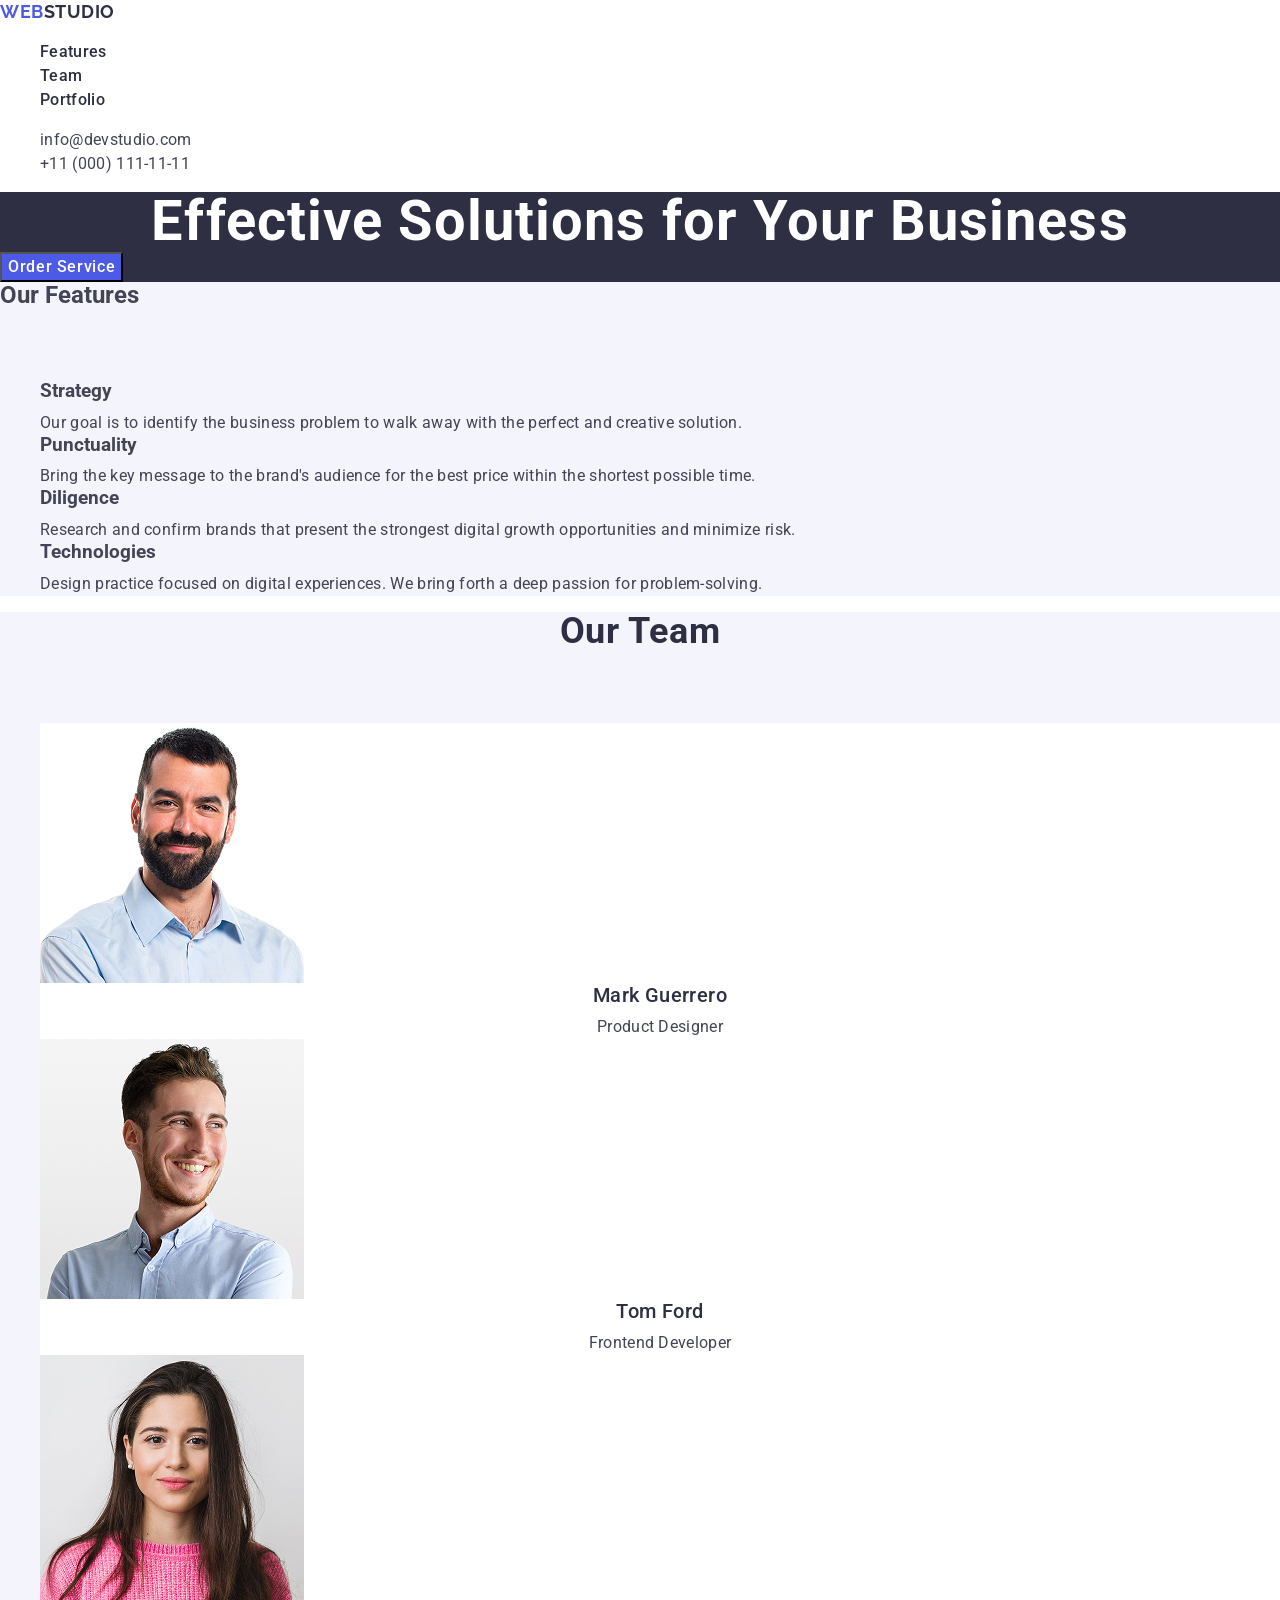
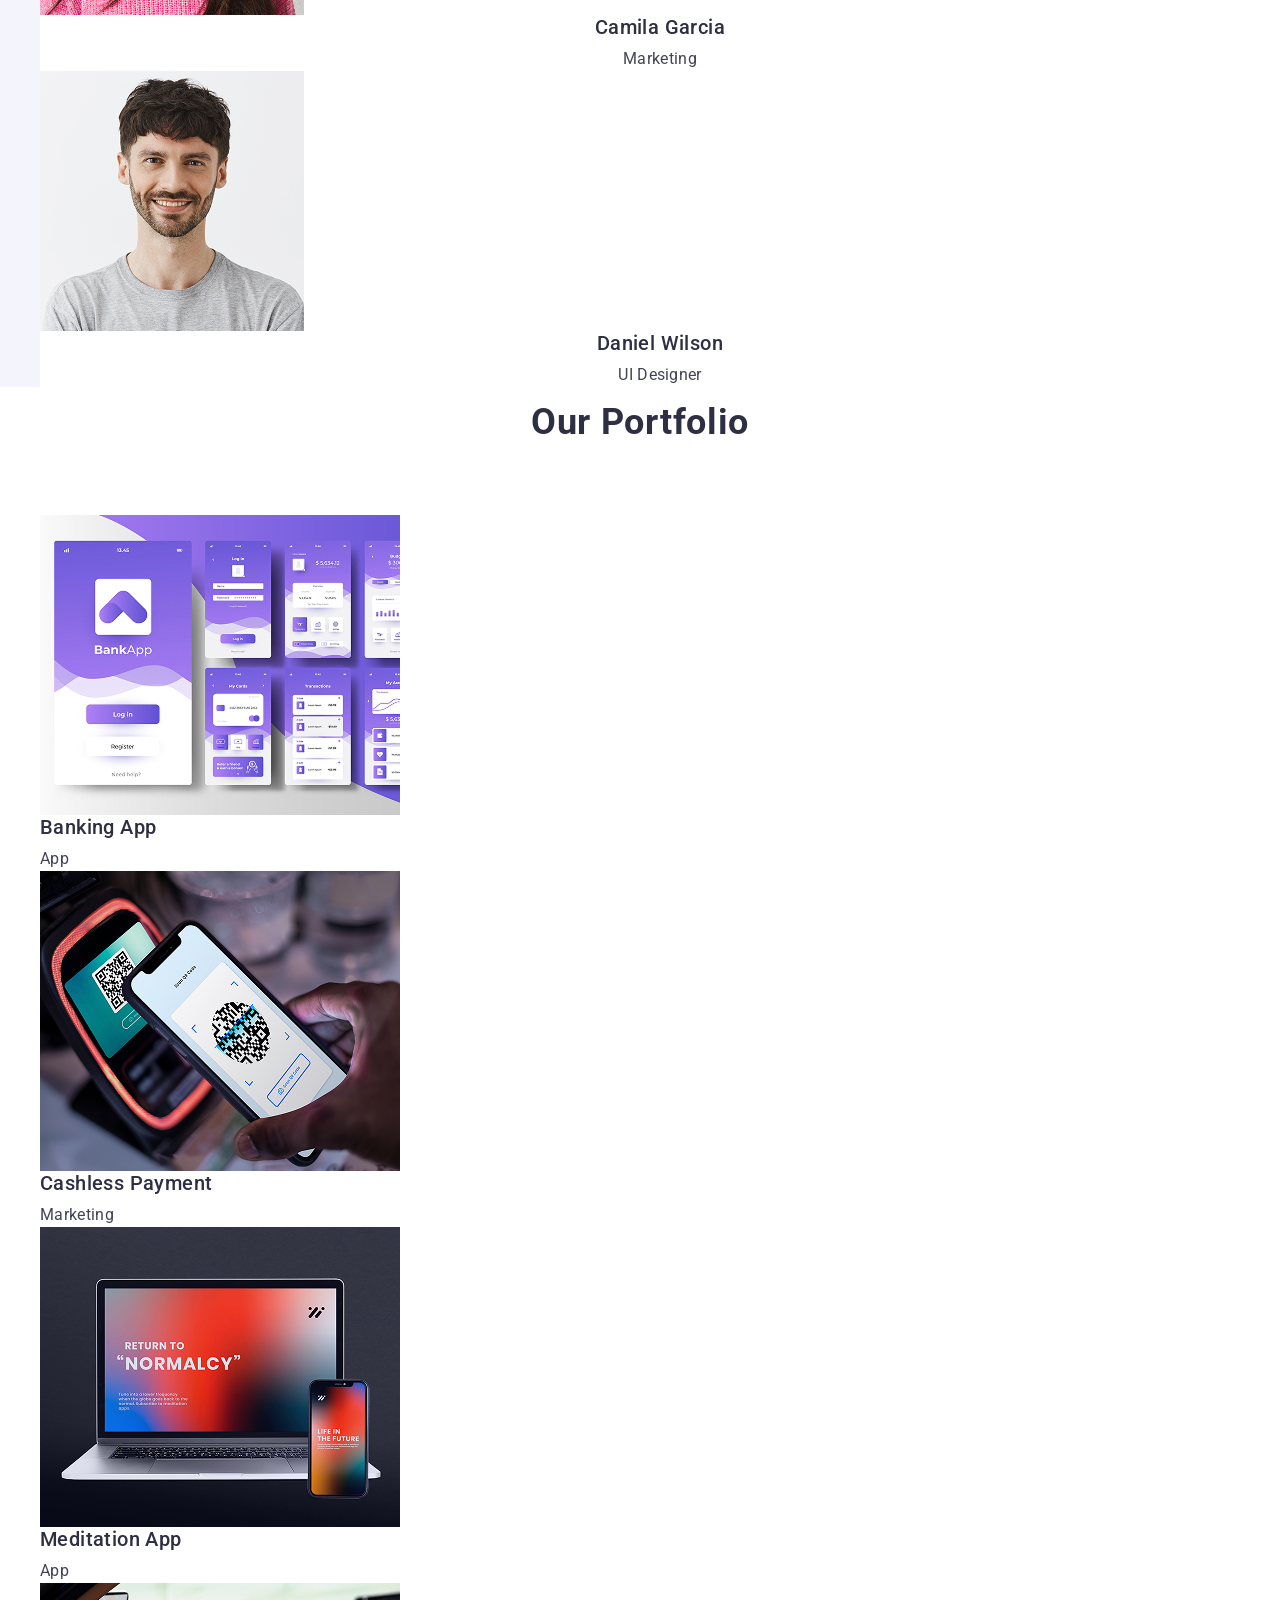
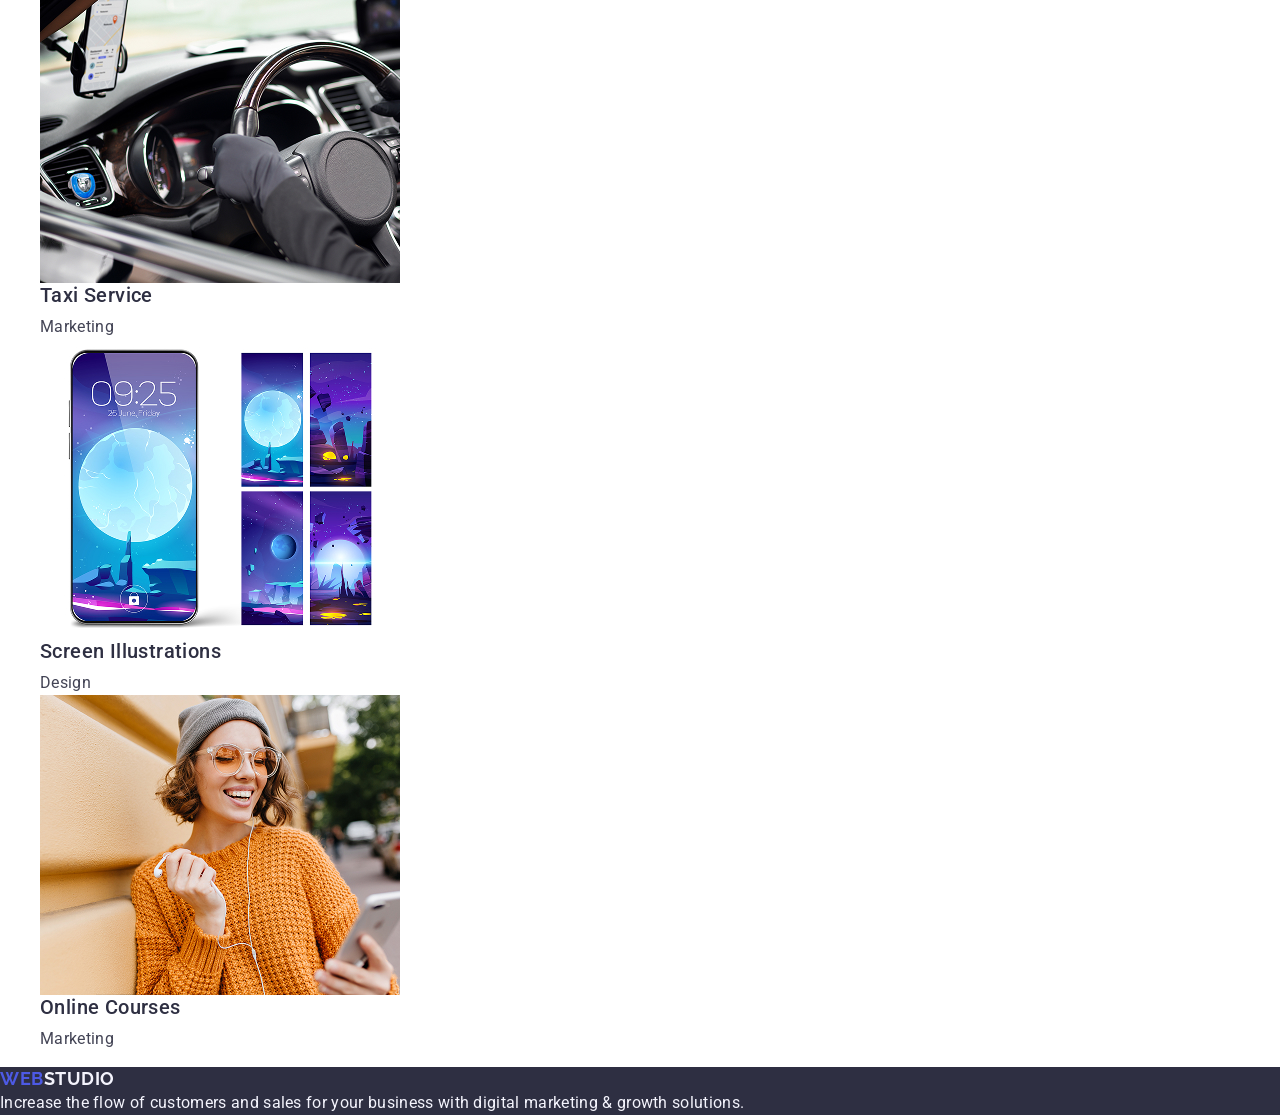
==== commit a62fcae8: "Add files via upload" ====
--- a/index.html
+++ b/index.html
@@ -22,13 +22,13 @@
 
         <ul class="nav-list">
           <li class="nav-item">
-            <a class="nav-link" href="./index.html">Studio</a>
+            <a class="nav-link" href="#features">Features</a>
+          </li>
+          <li class="nav-item">
+            <a class="nav-link" href="#team">Team</a>
           </li>
           <li class="nav-item">
             <a class="nav-link" href="#portfolio">Portfolio</a>
-          </li>
-          <li class="nav-item">
-            <a class="nav-link" href="#footer">Contacts</a>
           </li>
         </ul>
       </nav>
@@ -53,7 +53,7 @@
       </div>
     </section>
 
-    <section id="features" class="features section">
+    <section class="team section" id="team">
       <div class="container">
         <h2 class="features-title">Our Features</h2>
         <ul class="features-list">
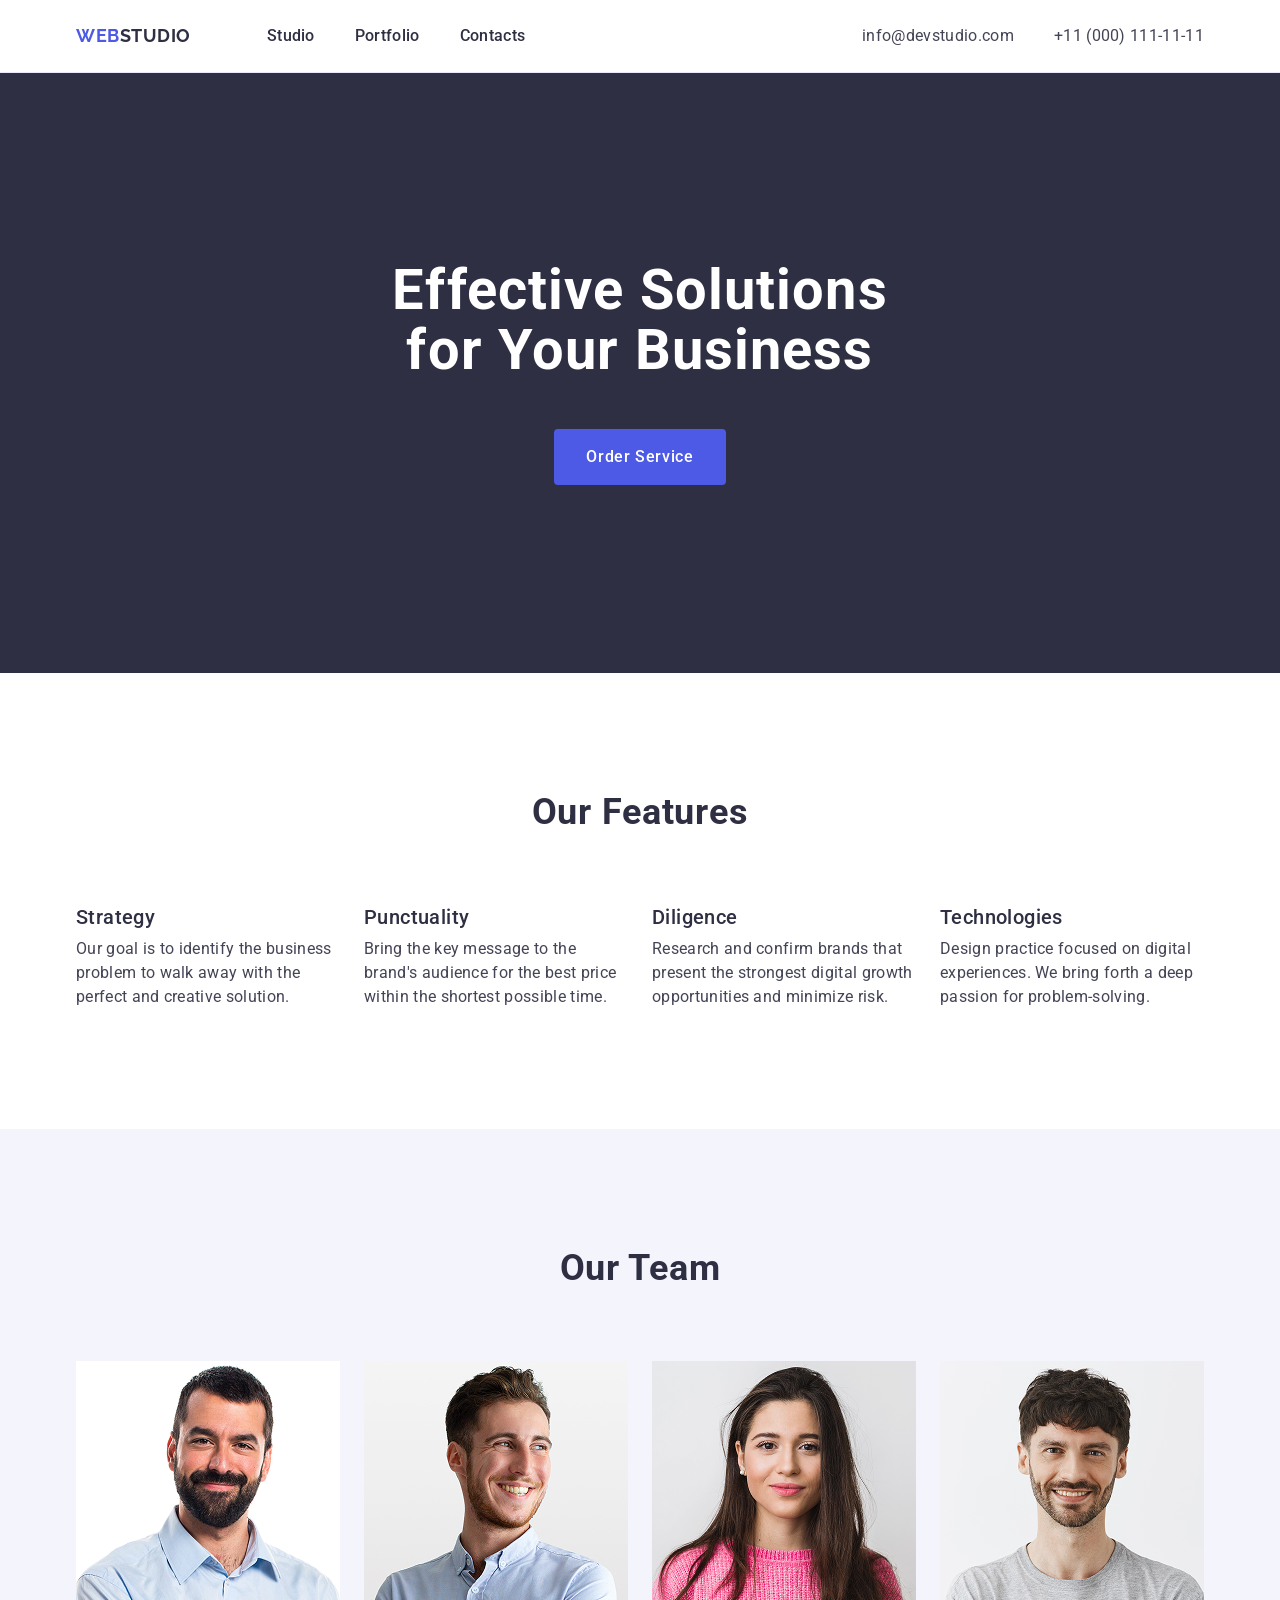
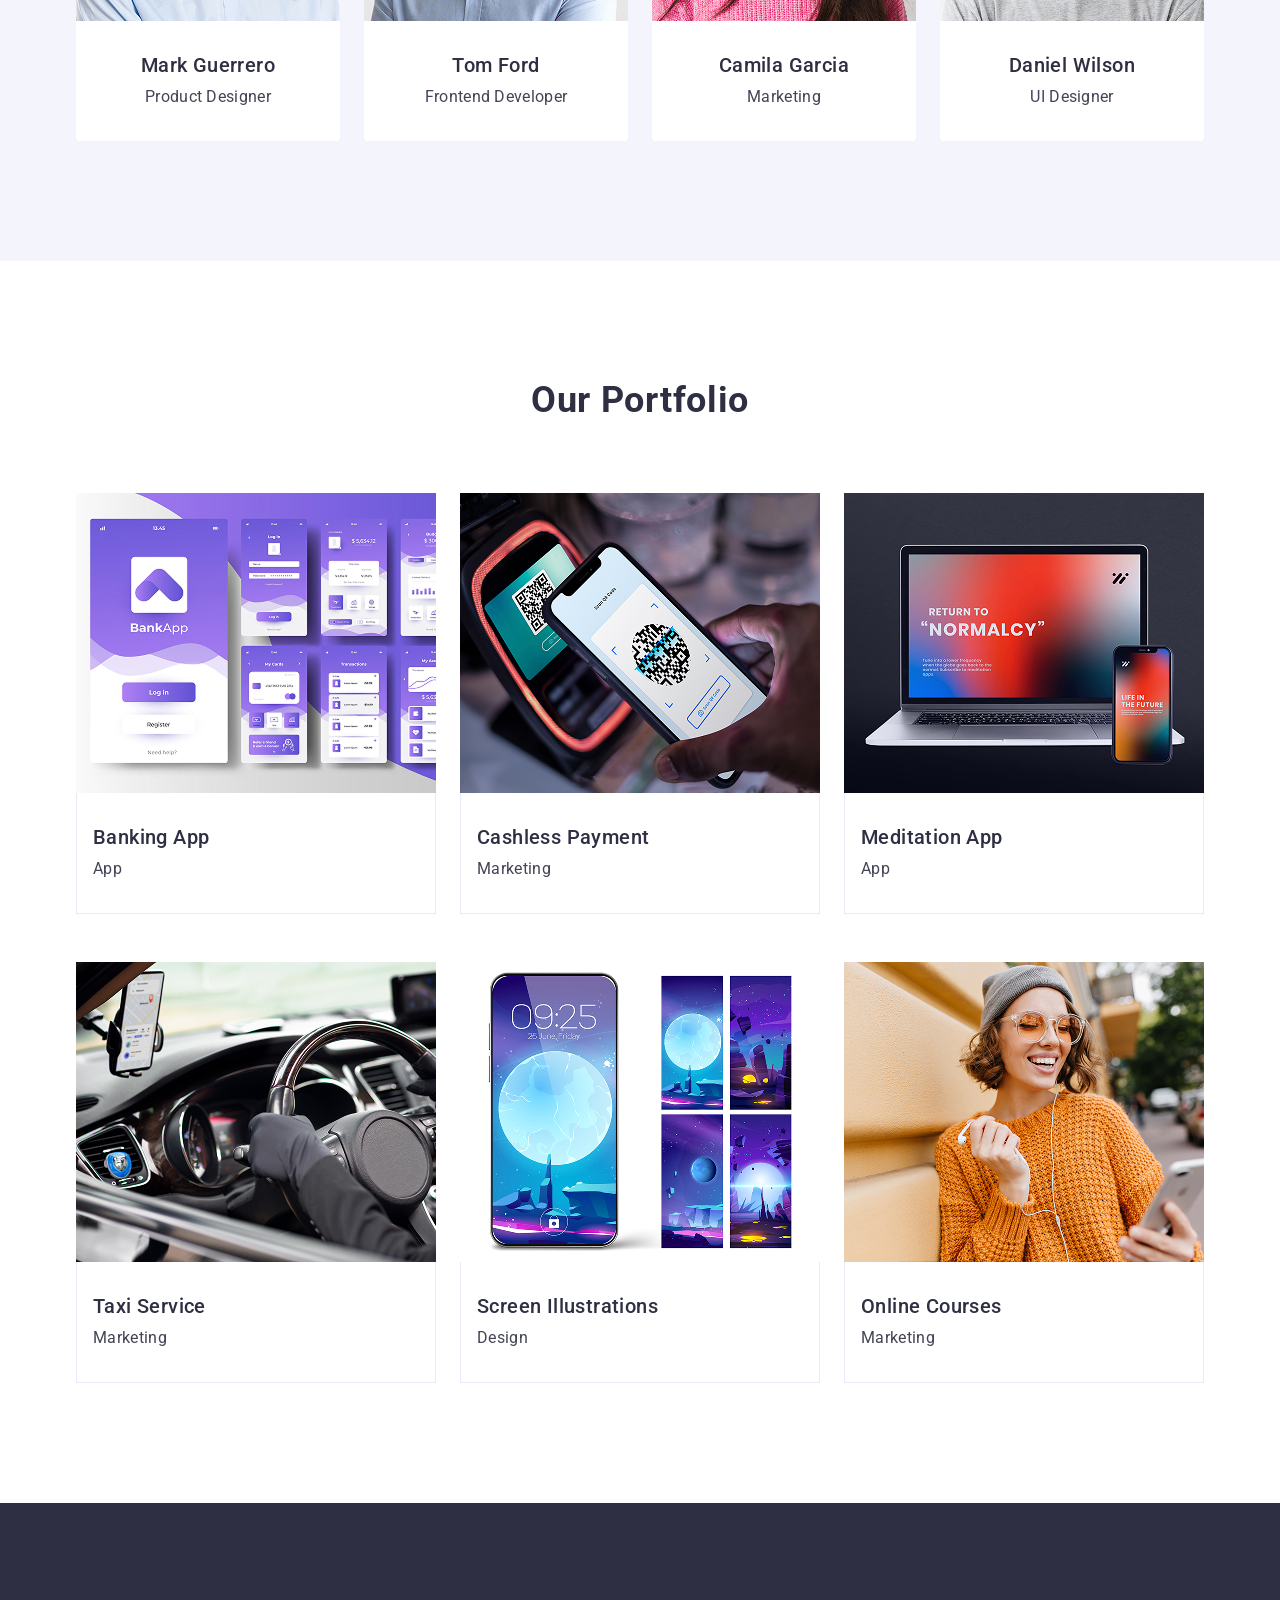
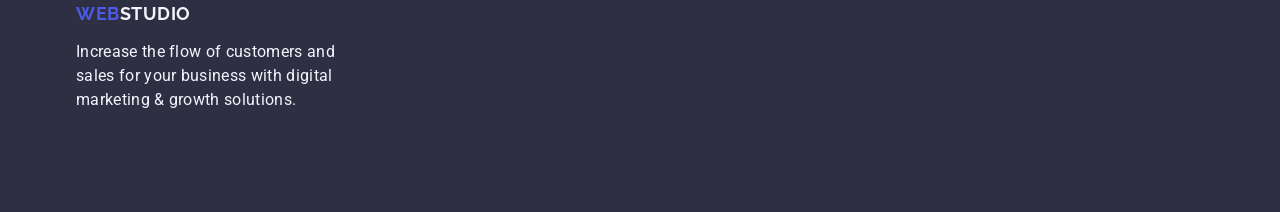
==== commit 7dc131c8: "Add files via upload" ====
--- a/index.html
+++ b/index.html
@@ -1,189 +1,248 @@
-<!doctype html>
-<html lang="en">
-
-<head>
-  <meta charset="UTF-8" />
-  <meta name="viewport" content="width=device-width, initial-scale=1.0" />
-  <title>WebStudio</title>
-  <link rel="preconnect" href="https://fonts.googleapis.com" />
-  <link rel="preconnect" href="https://fonts.gstatic.com" crossorigin />
-  <link href="https://fonts.googleapis.com/css2?family=Raleway:wght@700&family=Roboto:wght@400;500;700&display=swap"
-    rel="stylesheet" />
-  <link rel="stylesheet"
-    href="https://cdnjs.cloudflare.com/ajax/libs/modern-normalize/3.0.1/modern-normalize.min.css" />
-  <link rel="stylesheet" href="./css/main.css" />
-</head>
-
-<body>
-  <header id="header" class="page-header">
-    <div class="container header-container">
-      <nav class="header-nav">
-        <a class="logo header-logo" href="./index.html"><span>Web</span>Studio</a>
-
-        <ul class="nav-list">
-          <li class="nav-item">
-            <a class="nav-link" href="#features">Features</a>
-          </li>
-          <li class="nav-item">
-            <a class="nav-link" href="#team">Team</a>
-          </li>
-          <li class="nav-item">
-            <a class="nav-link" href="#portfolio">Portfolio</a>
-          </li>
-        </ul>
-      </nav>
-      <address class="header-address">
-        <ul class="address-list">
-          <li class="address-item">
-            <a class="address-link" href="mailto:info@devstudio.com">info@devstudio.com</a>
-          </li>
-          <li class="address-item">
-            <a class="address-link" href="tel:+110001111111">+11 (000) 111-11-11</a>
-          </li>
-        </ul>
-      </address>
-    </div>
-  </header>
-
-  <main>
-    <section id="hero" class="hero">
-      <div class="container">
-        <h1 class="hero-title">Effective Solutions for Your Business</h1>
-        <button class="hero-button" type="button">Order Service</button>
-      </div>
-    </section>
-
-    <section class="team section" id="team">
-      <div class="container">
-        <h2 class="features-title">Our Features</h2>
-        <ul class="features-list">
-          <li class="features-item">
-            <h3 class="features-subtitle">Strategy</h3>
-            <p class="features-text">
-              Our goal is to identify the business problem to walk away with
-              the perfect and creative solution.
-            </p>
-          </li>
-          <li class="features-item">
-            <h3 class="features-subtitle">Punctuality</h3>
-            <p class="features-text">
-              Bring the key message to the brand's audience for the best price
-              within the shortest possible time.
-            </p>
-          </li>
-          <li class="features-item">
-            <h3 class="features-subtitle">Diligence</h3>
-            <p class="features-text">
-              Research and confirm brands that present the strongest digital
-              growth opportunities and minimize risk.
-            </p>
-          </li>
-          <li class="features-item">
-            <h3 class="features-subtitle">Technologies</h3>
-            <p class="features-text">
-              Design practice focused on digital experiences. We bring forth a
-              deep passion for problem-solving.
-            </p>
-          </li>
-        </ul>
-      </div>
-    </section>
-
-    <section id="team" class="team section">
-      <div class="container">
-        <h2 class="section-title">Our Team</h2>
-        <ul class="team-list">
-          <li class="team-card">
-            <img class="team-image" src="./images/team-1.jpg" alt="Mark Guerrero" width="264" />
-            <div class="team-content">
-              <h3 class="team-name">Mark Guerrero</h3>
-              <p class="team-position">Product Designer</p>
-            </div>
-          </li>
-          <li class="team-card">
-            <img class="team-image" src="./images/team-2.jpg" alt="Tom Ford" width="264" />
-            <div class="team-content">
-              <h3 class="team-name">Tom Ford</h3>
-              <p class="team-position">Frontend Developer</p>
-            </div>
-          </li>
-          <li class="team-card">
-            <img class="team-image" src="./images/team-3.jpg" alt="Camila Garcia" width="264" />
-            <div class="team-content">
-              <h3 class="team-name">Camila Garcia</h3>
-              <p class="team-position">Marketing</p>
-            </div>
-          </li>
-          <li class="team-card">
-            <img class="team-image" src="./images/team-4.jpg" alt="Daniel Wilson" width="264" />
-            <div class="team-content">
-              <h3 class="team-name">Daniel Wilson</h3>
-              <p class="team-position">UI Designer</p>
-            </div>
-          </li>
-        </ul>
-      </div>
-    </section>
-    <section class="portfolio section" id="portfolio">
-      <div class="container">
-        <h2 class="section-title">Our Portfolio</h2>
-        <ul class="portfolio-list">
-          <li class="portfolio-card">
-            <img class="portfolio-image" src="./images/portfolio-1.jpg" alt="Banking App interface" width="360" />
-            <div class="portfolio-content">
-              <h3 class="portfolio-title">Banking App</h3>
-              <p class="portfolio-text">App</p>
-            </div>
-          </li>
-          <li class="portfolio-card">
-            <img class="portfolio-image" src="./images/portfolio-2.jpg" alt="Cashless payment by phone" width="360" />
-            <div class="portfolio-content">
-              <h3 class="portfolio-title">Cashless Payment</h3>
-              <p class="portfolio-text">Marketing</p>
-            </div>
-          </li>
-          <li class="portfolio-card">
-            <img class="portfolio-image" src="./images/portfolio-3.jpg" alt="Meditation app on phone" width="360" />
-            <div class="portfolio-content">
-              <h3 class="portfolio-title">Meditation App</h3>
-              <p class="portfolio-text">App</p>
-            </div>
-          </li>
-          <li class="portfolio-card">
-            <img class="portfolio-image" src="./images/portfolio-4.jpg" alt="Taxi service concept" width="360" />
-            <div class="portfolio-content">
-              <h3 class="portfolio-title">Taxi Service</h3>
-              <p class="portfolio-text">Marketing</p>
-            </div>
-          </li>
-          <li class="portfolio-card">
-            <img class="portfolio-image" src="./images/portfolio-5.jpg" alt="Screen illustrations" width="360" />
-            <div class="portfolio-content">
-              <h3 class="portfolio-title">Screen Illustrations</h3>
-              <p class="portfolio-text">Design</p>
-            </div>
-          </li>
-          <li class="portfolio-card">
-            <img class="portfolio-image" src="./images/portfolio-6.jpg" alt="Online courses dashboard" width="360" />
-            <div class="portfolio-content">
-              <h3 class="portfolio-title">Online Courses</h3>
-              <p class="portfolio-text">Marketing</p>
-            </div>
-          </li>
-        </ul>
-      </div>
-    </section>
-  </main>
-
-  <footer id="footer" class="page-footer">
-    <div class="container">
-      <a class="logo footer-logo" href="./index.html"><span>Web</span>Studio</a>
-      <p class="footer-text">
-        Increase the flow of customers and sales for your business with
-        digital marketing &amp; growth solutions.
-      </p>
-    </div>
-  </footer>
-</body>
-
-</html>+<!doctype html>
+<html lang="en">
+  <head>
+    <meta charset="UTF-8" />
+    <meta name="viewport" content="width=device-width, initial-scale=1.0" />
+    <title>WebStudio</title>
+    <link rel="preconnect" href="https://fonts.googleapis.com" />
+    <link rel="preconnect" href="https://fonts.gstatic.com" crossorigin />
+    <link
+      href="https://fonts.googleapis.com/css2?family=Raleway:wght@700&family=Roboto:wght@400;500;700&display=swap"
+      rel="stylesheet"
+    />
+    <link
+      rel="stylesheet"
+      href="https://cdnjs.cloudflare.com/ajax/libs/modern-normalize/3.0.1/modern-normalize.min.css"
+    />
+    <link rel="stylesheet" href="./css/main.css" />
+  </head>
+  <body>
+    <header class="page-header">
+      <div class="container header-container">
+        <nav class="header-nav">
+          <a class="logo header-logo" href="./index.html"
+            ><span>Web</span>Studio</a
+          >
+          <ul class="nav-list">
+            <li class="nav-item">
+              <a class="nav-link" href="./index.html">Studio</a>
+            </li>
+            <li class="nav-item">
+              <a class="nav-link" href="#portfolio">Portfolio</a>
+            </li>
+            <li class="nav-item">
+              <a class="nav-link" href="#contacts">Contacts</a>
+            </li>
+          </ul>
+        </nav>
+        <address class="header-address">
+          <ul class="address-list">
+            <li class="address-item">
+              <a class="address-link" href="mailto:info@devstudio.com"
+                >info@devstudio.com</a
+              >
+            </li>
+            <li class="address-item">
+              <a class="address-link" href="tel:+110001111111"
+                >+11 (000) 111-11-11</a
+              >
+            </li>
+          </ul>
+        </address>
+      </div>
+    </header>
+
+    <main>
+      <section class="hero">
+        <div class="container">
+          <h1 class="hero-title">Effective Solutions for Your Business</h1>
+          <button class="hero-button" type="button">Order Service</button>
+        </div>
+      </section>
+
+      <section class="features section">
+        <div class="container">
+          <h2 class="features-title">Our Features</h2>
+          <ul class="features-list">
+            <li class="features-item">
+              <h3 class="features-subtitle">Strategy</h3>
+              <p class="features-text">
+                Our goal is to identify the business problem to walk away with
+                the perfect and creative solution.
+              </p>
+            </li>
+            <li class="features-item">
+              <h3 class="features-subtitle">Punctuality</h3>
+              <p class="features-text">
+                Bring the key message to the brand's audience for the best price
+                within the shortest possible time.
+              </p>
+            </li>
+            <li class="features-item">
+              <h3 class="features-subtitle">Diligence</h3>
+              <p class="features-text">
+                Research and confirm brands that present the strongest digital
+                growth opportunities and minimize risk.
+              </p>
+            </li>
+            <li class="features-item">
+              <h3 class="features-subtitle">Technologies</h3>
+              <p class="features-text">
+                Design practice focused on digital experiences. We bring forth a
+                deep passion for problem-solving.
+              </p>
+            </li>
+          </ul>
+        </div>
+      </section>
+
+      <section class="team section">
+        <div class="container">
+          <h2 class="section-title">Our Team</h2>
+          <ul class="team-list">
+            <li class="team-card">
+              <img
+                class="team-image"
+                src="./images/team-1.jpg"
+                alt="Mark Guerrero"
+                width="264"
+              />
+              <div class="team-content">
+                <h3 class="team-name">Mark Guerrero</h3>
+                <p class="team-position">Product Designer</p>
+              </div>
+            </li>
+            <li class="team-card">
+              <img
+                class="team-image"
+                src="./images/team-2.jpg"
+                alt="Tom Ford"
+                width="264"
+              />
+              <div class="team-content">
+                <h3 class="team-name">Tom Ford</h3>
+                <p class="team-position">Frontend Developer</p>
+              </div>
+            </li>
+            <li class="team-card">
+              <img
+                class="team-image"
+                src="./images/team-3.jpg"
+                alt="Camila Garcia"
+                width="264"
+              />
+              <div class="team-content">
+                <h3 class="team-name">Camila Garcia</h3>
+                <p class="team-position">Marketing</p>
+              </div>
+            </li>
+            <li class="team-card">
+              <img
+                class="team-image"
+                src="./images/team-4.jpg"
+                alt="Daniel Wilson"
+                width="264"
+              />
+              <div class="team-content">
+                <h3 class="team-name">Daniel Wilson</h3>
+                <p class="team-position">UI Designer</p>
+              </div>
+            </li>
+          </ul>
+        </div>
+      </section>
+
+      <section class="portfolio section" id="portfolio">
+        <div class="container">
+          <h2 class="section-title">Our Portfolio</h2>
+          <ul class="portfolio-list">
+            <li class="portfolio-card">
+              <img
+                class="portfolio-image"
+                src="./images/portfolio-1.jpg"
+                alt="Banking App interface"
+                width="360"
+              />
+              <div class="portfolio-content">
+                <h3 class="portfolio-title">Banking App</h3>
+                <p class="portfolio-text">App</p>
+              </div>
+            </li>
+            <li class="portfolio-card">
+              <img
+                class="portfolio-image"
+                src="./images/portfolio-2.jpg"
+                alt="Cashless payment by phone"
+                width="360"
+              />
+              <div class="portfolio-content">
+                <h3 class="portfolio-title">Cashless Payment</h3>
+                <p class="portfolio-text">Marketing</p>
+              </div>
+            </li>
+            <li class="portfolio-card">
+              <img
+                class="portfolio-image"
+                src="./images/portfolio-3.jpg"
+                alt="Meditation app on phone"
+                width="360"
+              />
+              <div class="portfolio-content">
+                <h3 class="portfolio-title">Meditation App</h3>
+                <p class="portfolio-text">App</p>
+              </div>
+            </li>
+            <li class="portfolio-card">
+              <img
+                class="portfolio-image"
+                src="./images/portfolio-4.jpg"
+                alt="Taxi service concept"
+                width="360"
+              />
+              <div class="portfolio-content">
+                <h3 class="portfolio-title">Taxi Service</h3>
+                <p class="portfolio-text">Marketing</p>
+              </div>
+            </li>
+            <li class="portfolio-card">
+              <img
+                class="portfolio-image"
+                src="./images/portfolio-5.jpg"
+                alt="Screen illustrations"
+                width="360"
+              />
+              <div class="portfolio-content">
+                <h3 class="portfolio-title">Screen Illustrations</h3>
+                <p class="portfolio-text">Design</p>
+              </div>
+            </li>
+            <li class="portfolio-card">
+              <img
+                class="portfolio-image"
+                src="./images/portfolio-6.jpg"
+                alt="Onlinecourses dashboard"
+                width="360"
+              />
+              <div class="portfolio-content">
+                <h3 class="portfolio-title">Online Courses</h3>
+                <p class="portfolio-text">Marketing</p>
+              </div>
+            </li>
+          </ul>
+        </div>
+      </section>
+    </main>
+
+    <footer class="page-footer" id="contacts">
+      <div class="container">
+        <a class="logo footer-logo" href="./index.html"
+          ><span>Web</span>Studio</a
+        >
+        <p class="footer-text">
+          Increase the flow of customers and sales for your business with
+          digital marketing &amp; growth solutions.
+        </p>
+      </div>
+    </footer>
+  </body>
+</html>
--- a/css/main.css
+++ b/css/main.css
@@ -1,7 +1,7 @@
-@import './common.css';
-@import './header.css';
-@import './hero.css';
-@import './features.css';
-@import './team.css';
-@import './portfolio.css';
-@import './footer.css';
+@import './common.css';
+@import './header.css';
+@import './hero.css';
+@import './features.css';
+@import './team.css';
+@import './portfolio.css';
+@import './footer.css';
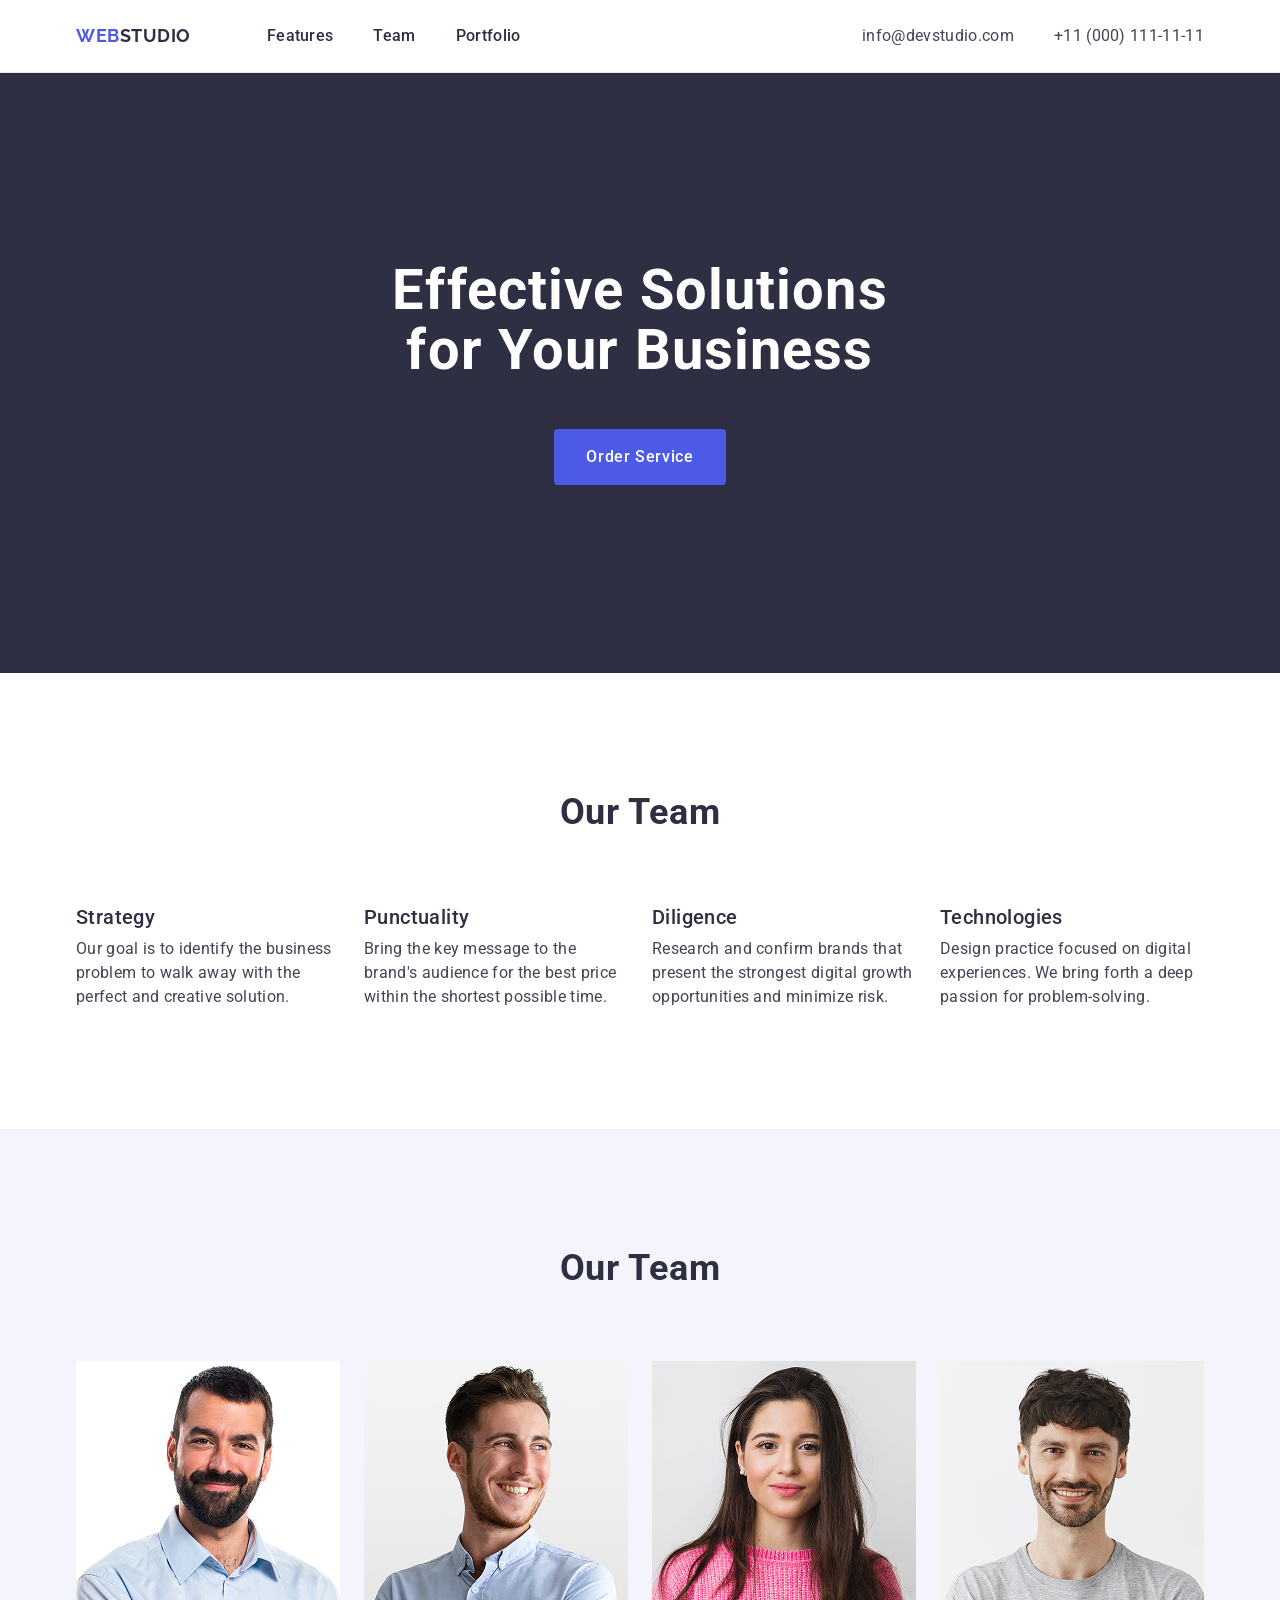
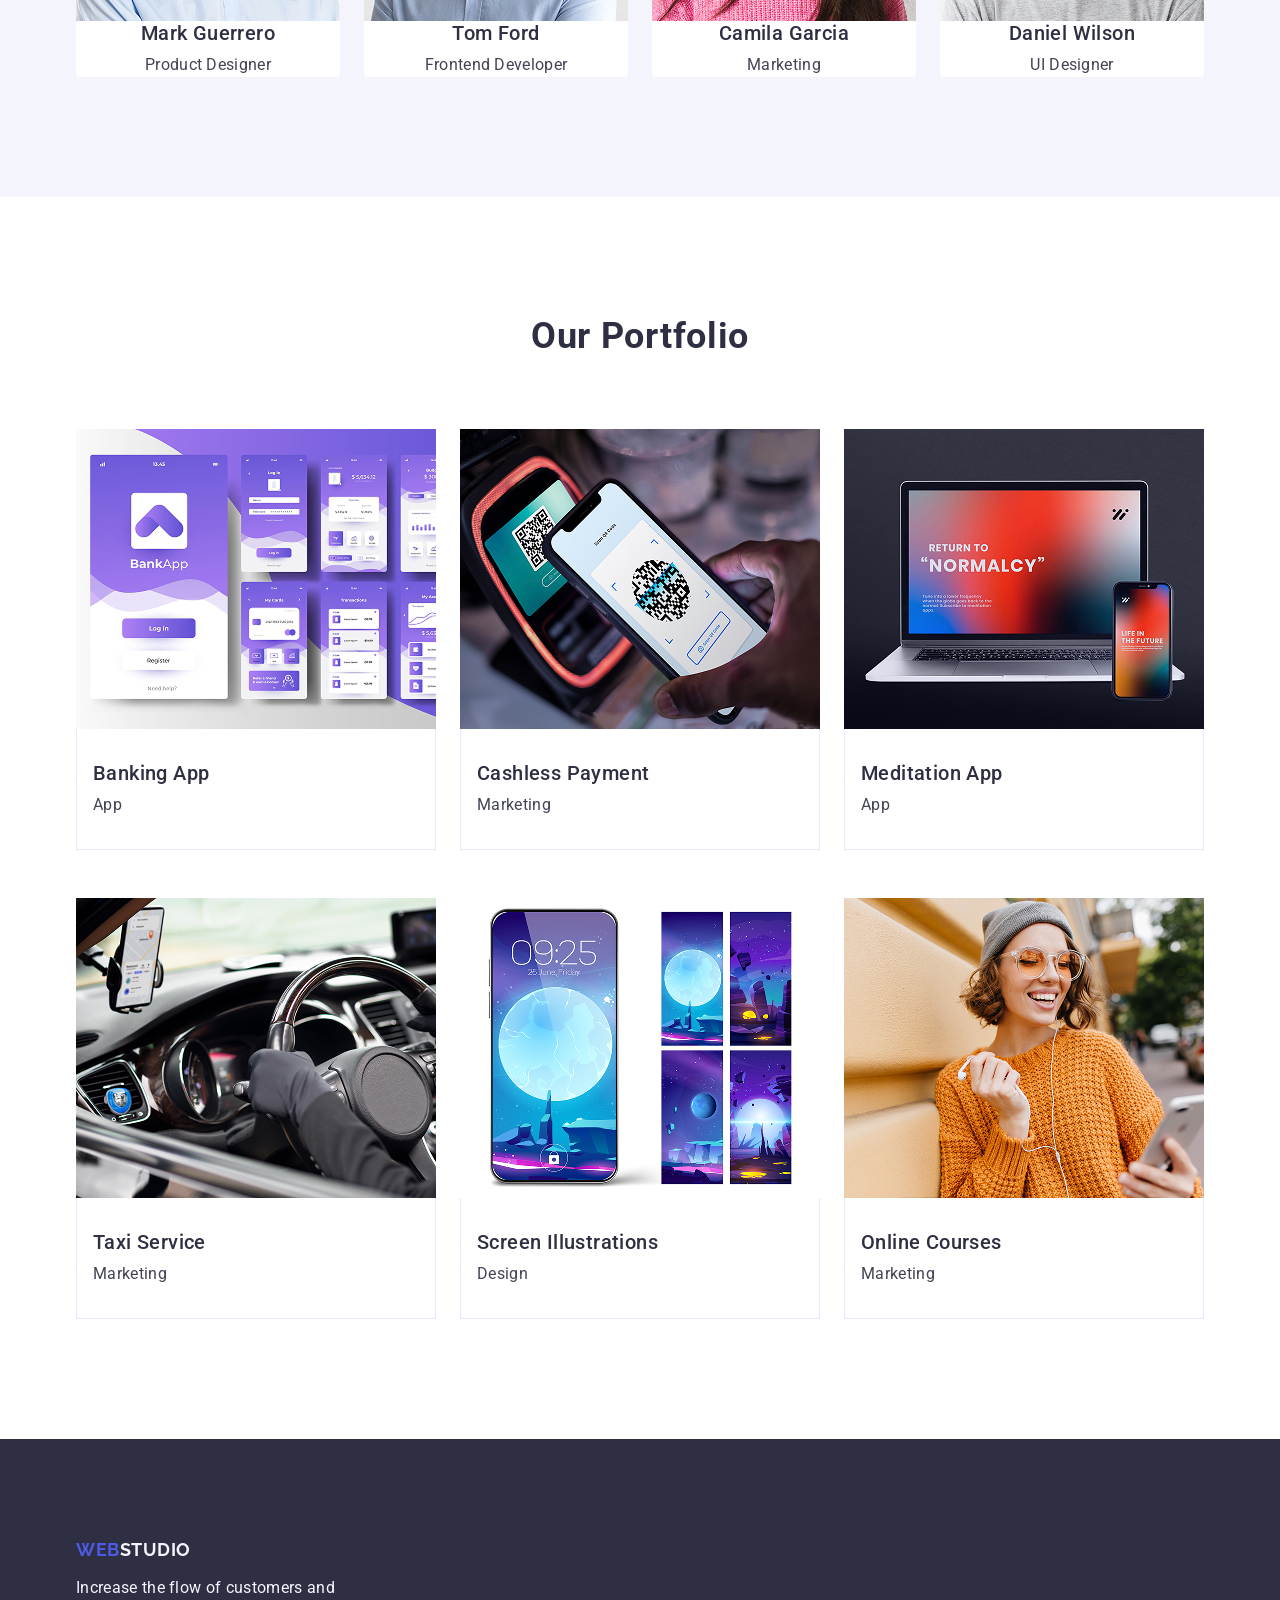
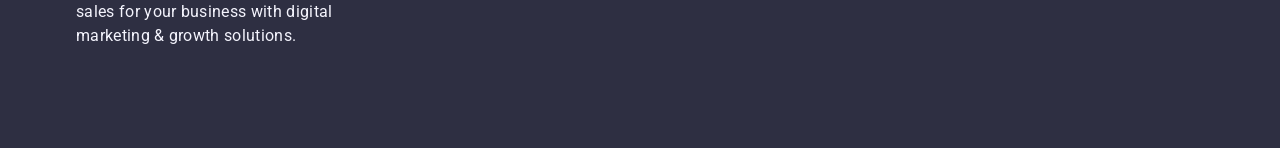
==== commit ee1cc591: "Add files via upload" ====
--- a/index.html
+++ b/index.html
@@ -1,248 +1,186 @@
-<!doctype html>
-<html lang="en">
-  <head>
-    <meta charset="UTF-8" />
-    <meta name="viewport" content="width=device-width, initial-scale=1.0" />
-    <title>WebStudio</title>
-    <link rel="preconnect" href="https://fonts.googleapis.com" />
-    <link rel="preconnect" href="https://fonts.gstatic.com" crossorigin />
-    <link
-      href="https://fonts.googleapis.com/css2?family=Raleway:wght@700&family=Roboto:wght@400;500;700&display=swap"
-      rel="stylesheet"
-    />
-    <link
-      rel="stylesheet"
-      href="https://cdnjs.cloudflare.com/ajax/libs/modern-normalize/3.0.1/modern-normalize.min.css"
-    />
-    <link rel="stylesheet" href="./css/main.css" />
-  </head>
-  <body>
-    <header class="page-header">
-      <div class="container header-container">
-        <nav class="header-nav">
-          <a class="logo header-logo" href="./index.html"
-            ><span>Web</span>Studio</a
-          >
-          <ul class="nav-list">
-            <li class="nav-item">
-              <a class="nav-link" href="./index.html">Studio</a>
-            </li>
-            <li class="nav-item">
-              <a class="nav-link" href="#portfolio">Portfolio</a>
-            </li>
-            <li class="nav-item">
-              <a class="nav-link" href="#contacts">Contacts</a>
-            </li>
-          </ul>
-        </nav>
-        <address class="header-address">
-          <ul class="address-list">
-            <li class="address-item">
-              <a class="address-link" href="mailto:info@devstudio.com"
-                >info@devstudio.com</a
-              >
-            </li>
-            <li class="address-item">
-              <a class="address-link" href="tel:+110001111111"
-                >+11 (000) 111-11-11</a
-              >
-            </li>
-          </ul>
-        </address>
-      </div>
-    </header>
-
-    <main>
-      <section class="hero">
-        <div class="container">
-          <h1 class="hero-title">Effective Solutions for Your Business</h1>
-          <button class="hero-button" type="button">Order Service</button>
-        </div>
-      </section>
-
-      <section class="features section">
-        <div class="container">
-          <h2 class="features-title">Our Features</h2>
-          <ul class="features-list">
-            <li class="features-item">
-              <h3 class="features-subtitle">Strategy</h3>
-              <p class="features-text">
-                Our goal is to identify the business problem to walk away with
-                the perfect and creative solution.
-              </p>
-            </li>
-            <li class="features-item">
-              <h3 class="features-subtitle">Punctuality</h3>
-              <p class="features-text">
-                Bring the key message to the brand's audience for the best price
-                within the shortest possible time.
-              </p>
-            </li>
-            <li class="features-item">
-              <h3 class="features-subtitle">Diligence</h3>
-              <p class="features-text">
-                Research and confirm brands that present the strongest digital
-                growth opportunities and minimize risk.
-              </p>
-            </li>
-            <li class="features-item">
-              <h3 class="features-subtitle">Technologies</h3>
-              <p class="features-text">
-                Design practice focused on digital experiences. We bring forth a
-                deep passion for problem-solving.
-              </p>
-            </li>
-          </ul>
-        </div>
-      </section>
-
-      <section class="team section">
-        <div class="container">
-          <h2 class="section-title">Our Team</h2>
-          <ul class="team-list">
-            <li class="team-card">
-              <img
-                class="team-image"
-                src="./images/team-1.jpg"
-                alt="Mark Guerrero"
-                width="264"
-              />
-              <div class="team-content">
-                <h3 class="team-name">Mark Guerrero</h3>
-                <p class="team-position">Product Designer</p>
-              </div>
-            </li>
-            <li class="team-card">
-              <img
-                class="team-image"
-                src="./images/team-2.jpg"
-                alt="Tom Ford"
-                width="264"
-              />
-              <div class="team-content">
-                <h3 class="team-name">Tom Ford</h3>
-                <p class="team-position">Frontend Developer</p>
-              </div>
-            </li>
-            <li class="team-card">
-              <img
-                class="team-image"
-                src="./images/team-3.jpg"
-                alt="Camila Garcia"
-                width="264"
-              />
-              <div class="team-content">
-                <h3 class="team-name">Camila Garcia</h3>
-                <p class="team-position">Marketing</p>
-              </div>
-            </li>
-            <li class="team-card">
-              <img
-                class="team-image"
-                src="./images/team-4.jpg"
-                alt="Daniel Wilson"
-                width="264"
-              />
-              <div class="team-content">
-                <h3 class="team-name">Daniel Wilson</h3>
-                <p class="team-position">UI Designer</p>
-              </div>
-            </li>
-          </ul>
-        </div>
-      </section>
-
-      <section class="portfolio section" id="portfolio">
-        <div class="container">
-          <h2 class="section-title">Our Portfolio</h2>
-          <ul class="portfolio-list">
-            <li class="portfolio-card">
-              <img
-                class="portfolio-image"
-                src="./images/portfolio-1.jpg"
-                alt="Banking App interface"
-                width="360"
-              />
-              <div class="portfolio-content">
-                <h3 class="portfolio-title">Banking App</h3>
-                <p class="portfolio-text">App</p>
-              </div>
-            </li>
-            <li class="portfolio-card">
-              <img
-                class="portfolio-image"
-                src="./images/portfolio-2.jpg"
-                alt="Cashless payment by phone"
-                width="360"
-              />
-              <div class="portfolio-content">
-                <h3 class="portfolio-title">Cashless Payment</h3>
-                <p class="portfolio-text">Marketing</p>
-              </div>
-            </li>
-            <li class="portfolio-card">
-              <img
-                class="portfolio-image"
-                src="./images/portfolio-3.jpg"
-                alt="Meditation app on phone"
-                width="360"
-              />
-              <div class="portfolio-content">
-                <h3 class="portfolio-title">Meditation App</h3>
-                <p class="portfolio-text">App</p>
-              </div>
-            </li>
-            <li class="portfolio-card">
-              <img
-                class="portfolio-image"
-                src="./images/portfolio-4.jpg"
-                alt="Taxi service concept"
-                width="360"
-              />
-              <div class="portfolio-content">
-                <h3 class="portfolio-title">Taxi Service</h3>
-                <p class="portfolio-text">Marketing</p>
-              </div>
-            </li>
-            <li class="portfolio-card">
-              <img
-                class="portfolio-image"
-                src="./images/portfolio-5.jpg"
-                alt="Screen illustrations"
-                width="360"
-              />
-              <div class="portfolio-content">
-                <h3 class="portfolio-title">Screen Illustrations</h3>
-                <p class="portfolio-text">Design</p>
-              </div>
-            </li>
-            <li class="portfolio-card">
-              <img
-                class="portfolio-image"
-                src="./images/portfolio-6.jpg"
-                alt="Onlinecourses dashboard"
-                width="360"
-              />
-              <div class="portfolio-content">
-                <h3 class="portfolio-title">Online Courses</h3>
-                <p class="portfolio-text">Marketing</p>
-              </div>
-            </li>
-          </ul>
-        </div>
-      </section>
-    </main>
-
-    <footer class="page-footer" id="contacts">
-      <div class="container">
-        <a class="logo footer-logo" href="./index.html"
-          ><span>Web</span>Studio</a
-        >
-        <p class="footer-text">
-          Increase the flow of customers and sales for your business with
-          digital marketing &amp; growth solutions.
-        </p>
-      </div>
-    </footer>
-  </body>
-</html>
+<!doctype html>
+<html lang="en">
+
+<head>
+  <meta charset="UTF-8" />
+  <meta name="viewport" content="width=device-width, initial-scale=1.0" />
+  <title>WebStudio</title>
+  <link rel="preconnect" href="https://fonts.googleapis.com" />
+  <link rel="preconnect" href="https://fonts.gstatic.com" crossorigin />
+  <link href="https://fonts.googleapis.com/css2?family=Raleway:wght@700&family=Roboto:wght@400;500;700&display=swap"
+    rel="stylesheet" />
+  <link rel="stylesheet"
+    href="https://cdnjs.cloudflare.com/ajax/libs/modern-normalize/3.0.1/modern-normalize.min.css" />
+  <link rel="stylesheet" href="./css/main.css" />
+</head>
+
+<body>
+  <header id="header" class="page-header">
+    <div class="container header-container">
+      <nav class="header-nav">
+        <a class="logo header-logo" href="./index.html"><span>Web</span>Studio</a>
+
+        <ul class="nav-list">
+          <li class="nav-item">
+            <a class="nav-link" href="#features">Features</a>
+          </li>
+          <li class="nav-item">
+            <a class="nav-link" href="#team">Team</a>
+          </li>
+          <li class="nav-item">
+            <a class="nav-link" href="#portfolio">Portfolio</a>
+          </li>
+        </ul>
+      </nav>
+      <address class="header-address">
+        <ul class="address-list">
+          <li class="address-item">
+            <a class="address-link" href="mailto:info@devstudio.com">info@devstudio.com</a>
+          </li>
+          <li class="address-item">
+            <a class="address-link" href="tel:+110001111111">+11 (000) 111-11-11</a>
+          </li>
+        </ul>
+      </address>
+    </div>
+  </header>
+
+  <main>
+    <section id="hero" class="hero">
+      <div class="container">
+        <h1 class="hero-title">Effective Solutions for Your Business</h1>
+        <button class="hero-button" type="button">Order Service</button>
+      </div>
+    </section>
+
+    <section id="feautures" class="features section">
+      <div class="container">
+        <h2 class="features-title">Our Team</h2>
+        <ul class="features-list">
+          <li class="features-item">
+            <h3 class="features-subtitle">Strategy</h3>
+            <p class="features-text">
+              Our goal is to identify the business problem to walk away with
+              the perfect and creative solution.
+            </p>
+          </li>
+          <li class="features-item">
+            <h3 class="features-subtitle">Punctuality</h3>
+            <p class="features-text">
+              Bring the key message to the brand's audience for the best price
+              within the shortest possible time.
+            </p>
+          </li>
+          <li class="features-item">
+            <h3 class="features-subtitle">Diligence</h3>
+            <p class="features-text">
+              Research and confirm brands that present the strongest digital
+              growth opportunities and minimize risk.
+            </p>
+          </li>
+          <li class="features-item">
+            <h3 class="features-subtitle">Technologies</h3>
+            <p class="features-text">
+              Design practice focused on digital experiences. We bring forth a
+              deep passion for problem-solving.
+            </p>
+          </li>
+        </ul>
+      </div>
+    </section>
+
+    <section class="team section" id="team">
+      <div class="container">
+        <h2 class="section-title">Our Team</h2>
+
+        <ul class="team-list">
+          <li class="team-card">
+            <img src="./images/team-1.jpg" alt="Mark Guerrero" width="264" />
+            <h3 class="team-name">Mark Guerrero</h3>
+            <p class="team-position">Product Designer</p>
+          </li>
+
+          <li class="team-card">
+            <img src="./images/team-2.jpg" alt="Tom Ford" width="264" />
+            <h3 class="team-name">Tom Ford</h3>
+            <p class="team-position">Frontend Developer</p>
+          </li>
+
+          <li class="team-card">
+            <img src="./images/team-3.jpg" alt="Camila Garcia" width="264" />
+            <h3 class="team-name">Camila Garcia</h3>
+            <p class="team-position">Marketing</p>
+          </li>
+
+          <li class="team-card">
+            <img src="./images/team-4.jpg" alt="Daniel Wilson" width="264" />
+            <h3 class="team-name">Daniel Wilson</h3>
+            <p class="team-position">UI Designer</p>
+          </li>
+        </ul>
+      </div>
+    </section>
+
+    <section class="portfolio section" id="portfolio">
+      <div class="container">
+        <h2 class="section-title">Our Portfolio</h2>
+        <ul class="portfolio-list">
+          <li class="portfolio-card">
+            <img class="portfolio-image" src="./images/portfolio-1.jpg" alt="Banking App interface" width="360" />
+            <div class="portfolio-content">
+              <h3 class="portfolio-title">Banking App</h3>
+              <p class="portfolio-text">App</p>
+            </div>
+          </li>
+          <li class="portfolio-card">
+            <img class="portfolio-image" src="./images/portfolio-2.jpg" alt="Cashless payment by phone" width="360" />
+            <div class="portfolio-content">
+              <h3 class="portfolio-title">Cashless Payment</h3>
+              <p class="portfolio-text">Marketing</p>
+            </div>
+          </li>
+          <li class="portfolio-card">
+            <img class="portfolio-image" src="./images/portfolio-3.jpg" alt="Meditation app on phone" width="360" />
+            <div class="portfolio-content">
+              <h3 class="portfolio-title">Meditation App</h3>
+              <p class="portfolio-text">App</p>
+            </div>
+          </li>
+          <li class="portfolio-card">
+            <img class="portfolio-image" src="./images/portfolio-4.jpg" alt="Taxi service concept" width="360" />
+            <div class="portfolio-content">
+              <h3 class="portfolio-title">Taxi Service</h3>
+              <p class="portfolio-text">Marketing</p>
+            </div>
+          </li>
+          <li class="portfolio-card">
+            <img class="portfolio-image" src="./images/portfolio-5.jpg" alt="Screen illustrations" width="360" />
+            <div class="portfolio-content">
+              <h3 class="portfolio-title">Screen Illustrations</h3>
+              <p class="portfolio-text">Design</p>
+            </div>
+          </li>
+          <li class="portfolio-card">
+            <img class="portfolio-image" src="./images/portfolio-6.jpg" alt="Online courses dashboard" width="360" />
+            <div class="portfolio-content">
+              <h3 class="portfolio-title">Online Courses</h3>
+              <p class="portfolio-text">Marketing</p>
+            </div>
+          </li>
+        </ul>
+      </div>
+    </section>
+  </main>
+
+  <footer id="footer" class="page-footer">
+    <div class="container">
+      <a class="logo footer-logo" href="./index.html"><span>Web</span>Studio</a>
+      <p class="footer-text">
+        Increase the flow of customers and sales for your business with
+        digital marketing &amp; growth solutions.
+      </p>
+    </div>
+  </footer>
+</body>
+
+</html>
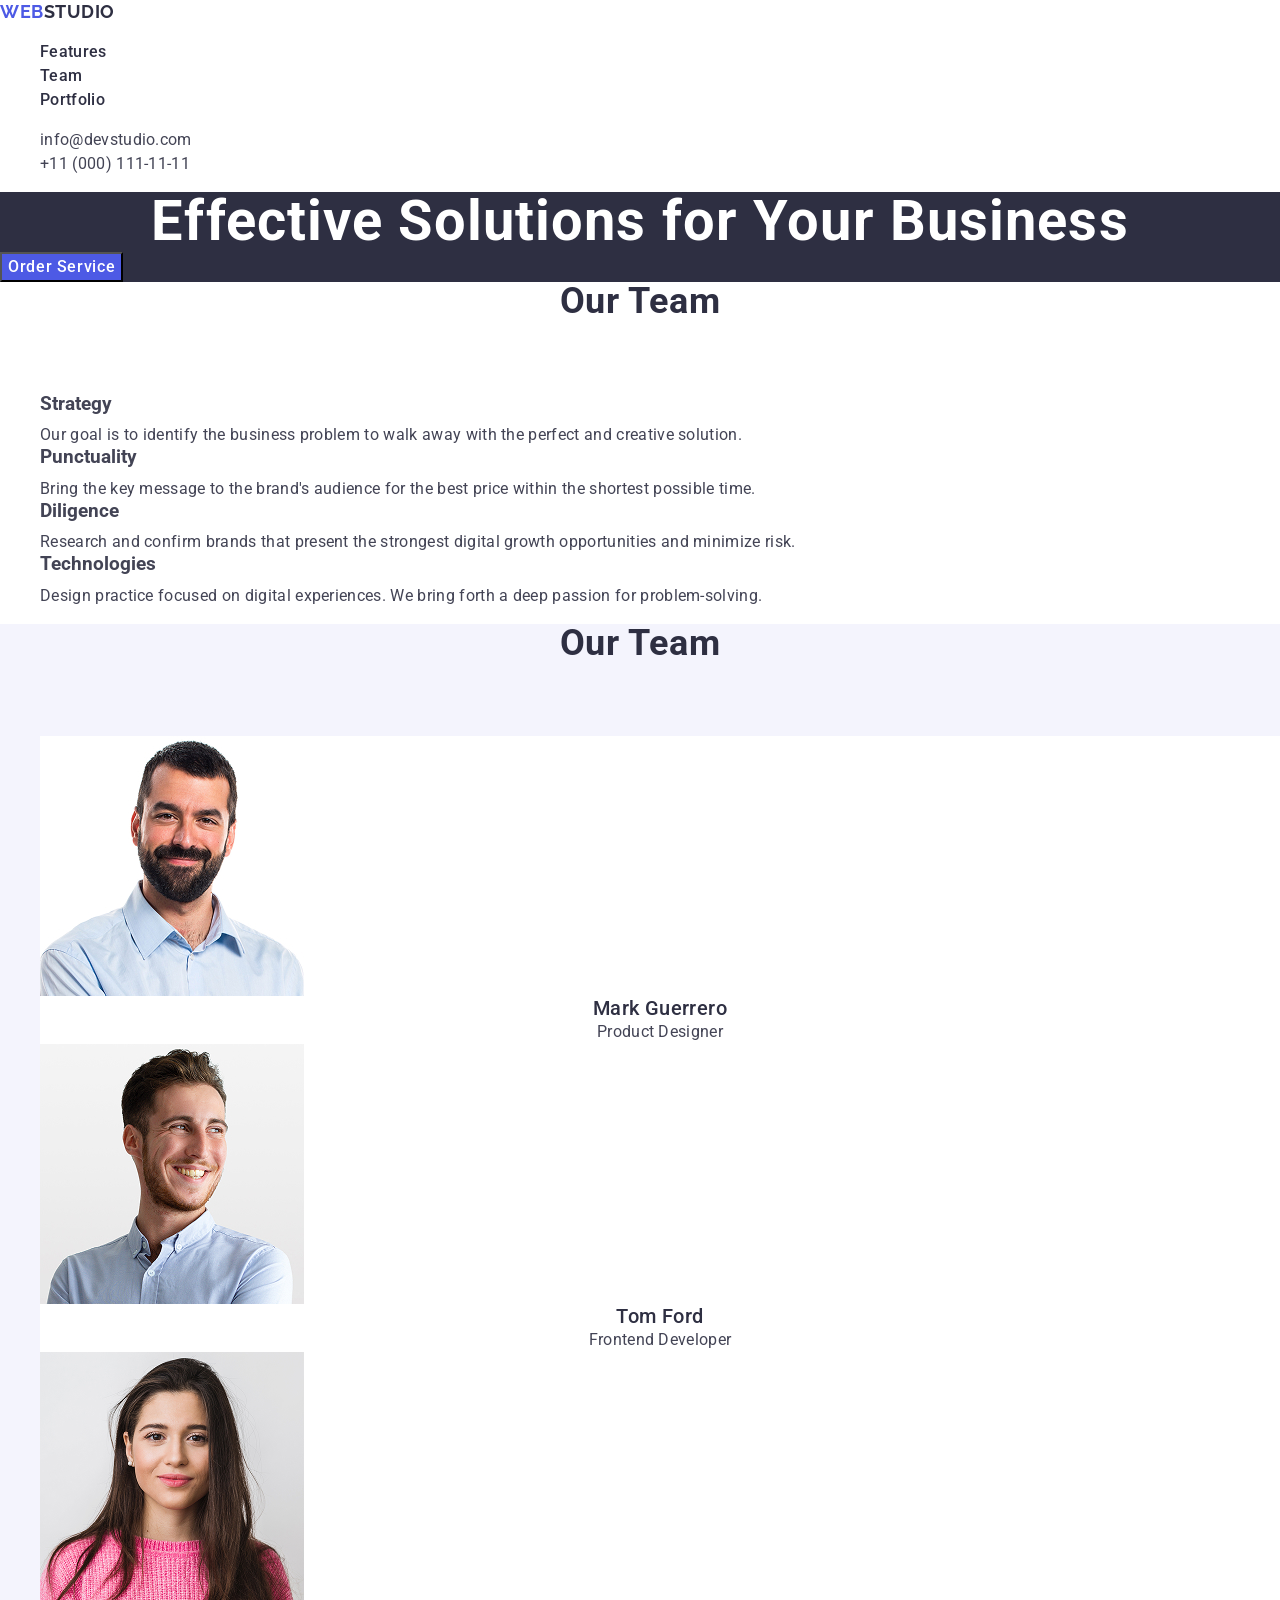
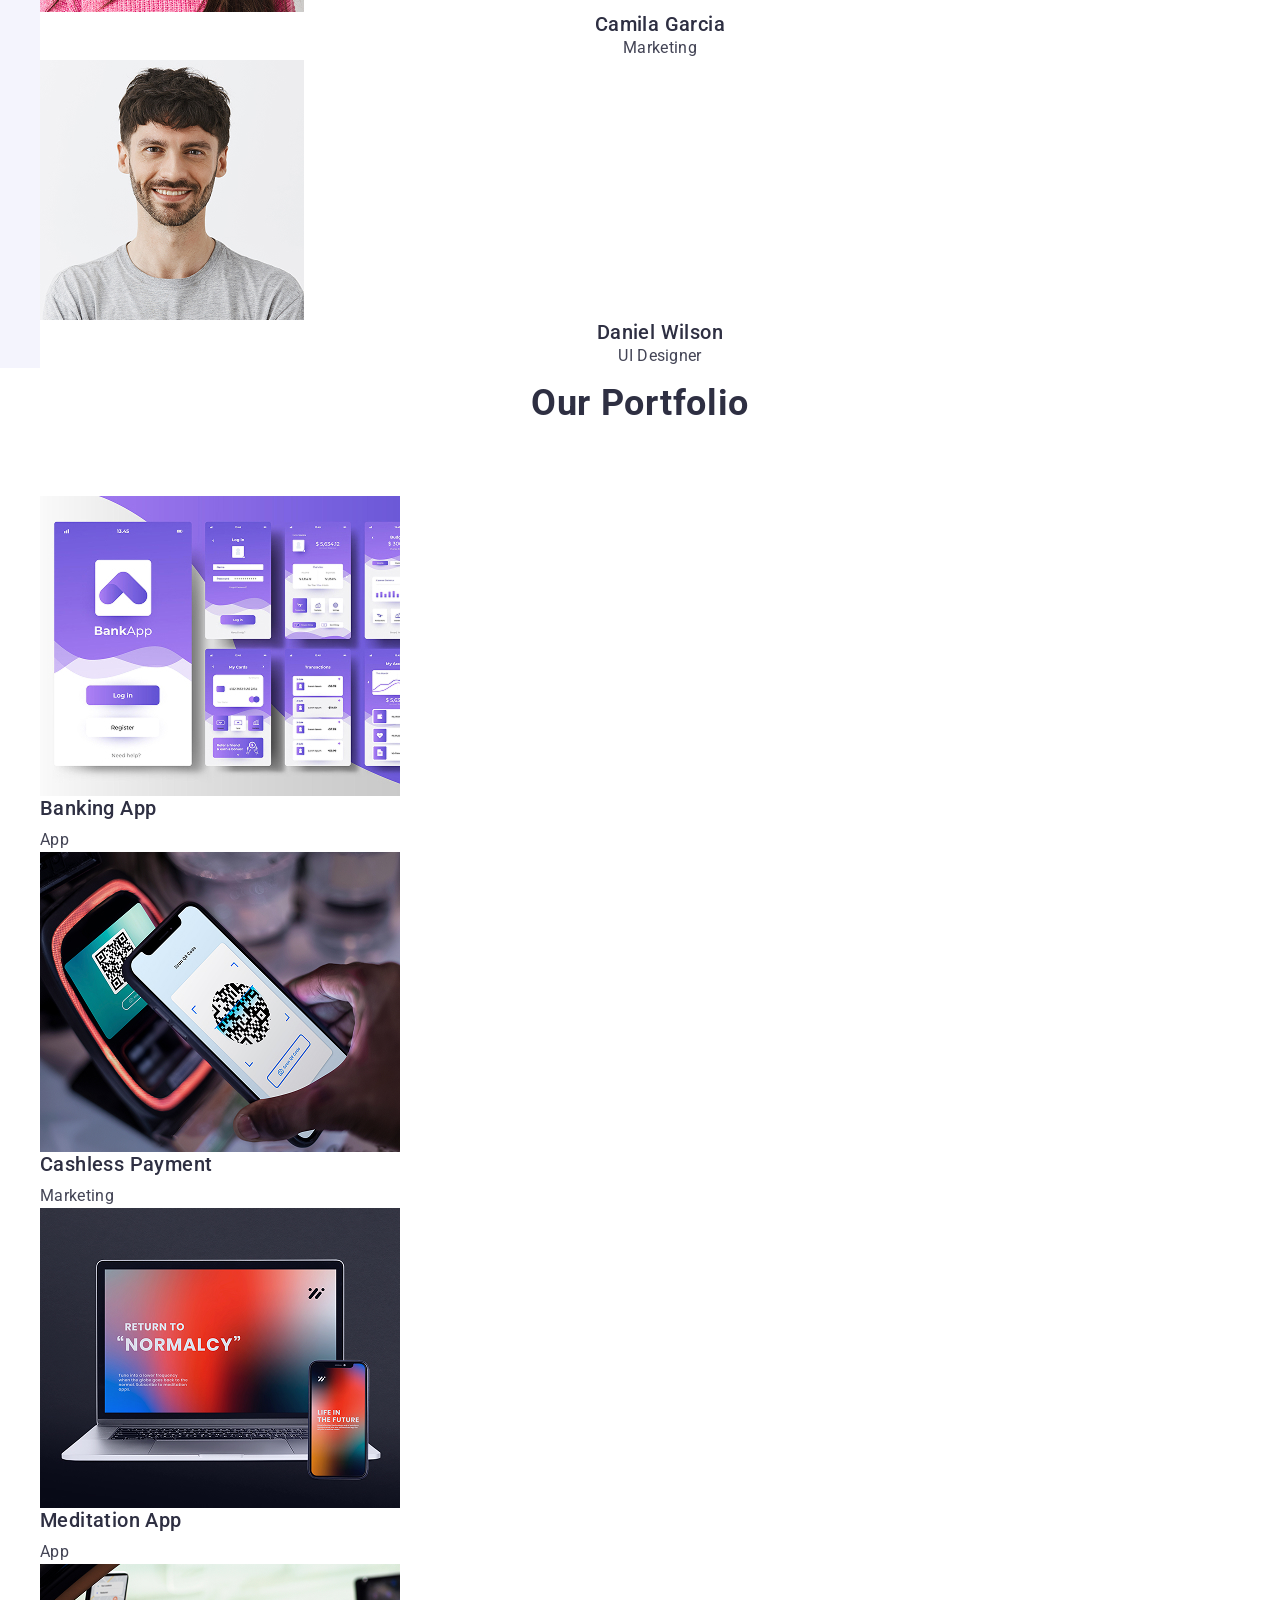
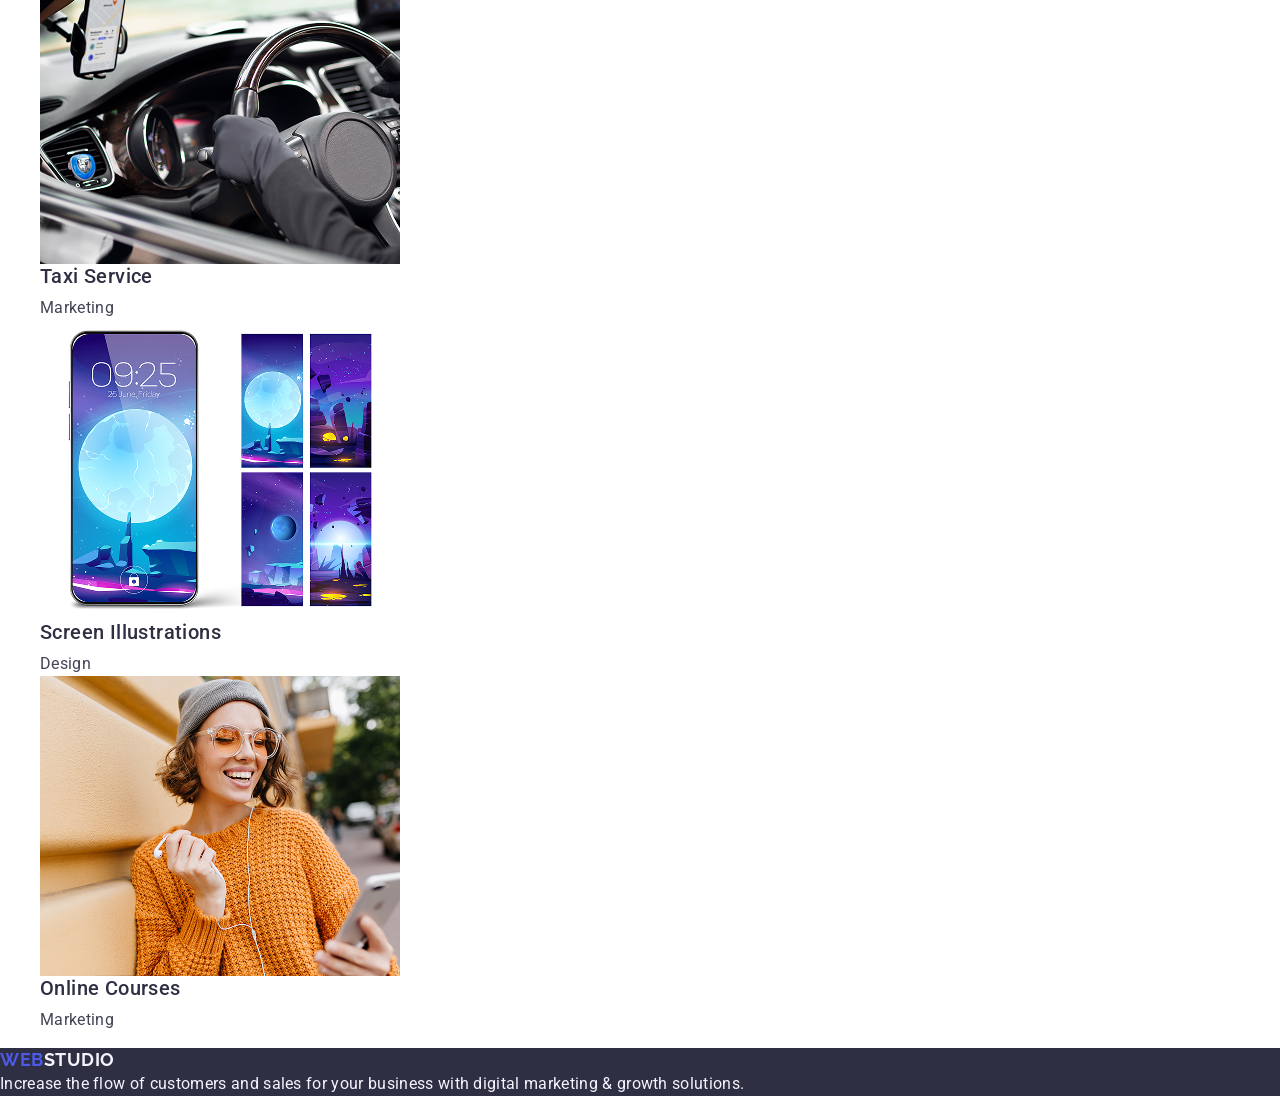
==== commit 1d301833: "Add files via upload" ====
--- a/index.html
+++ b/index.html
@@ -53,7 +53,7 @@
       </div>
     </section>
 
-    <section id="feautures" class="features section">
+    <section id="features" class="features section">
       <div class="container">
         <h2 class="features-title">Our Team</h2>
         <ul class="features-list">
--- a/css/main.css
+++ b/css/main.css
@@ -1,7 +1,7 @@
-@import './common.css';
-@import './header.css';
-@import './hero.css';
-@import './features.css';
-@import './team.css';
-@import './portfolio.css';
-@import './footer.css';
+@import './common.css';
+@import './header.css';
+@import './hero.css';
+@import './features.css';
+@import './team.css';
+@import './portfolio.css';
+@import './footer.css';
